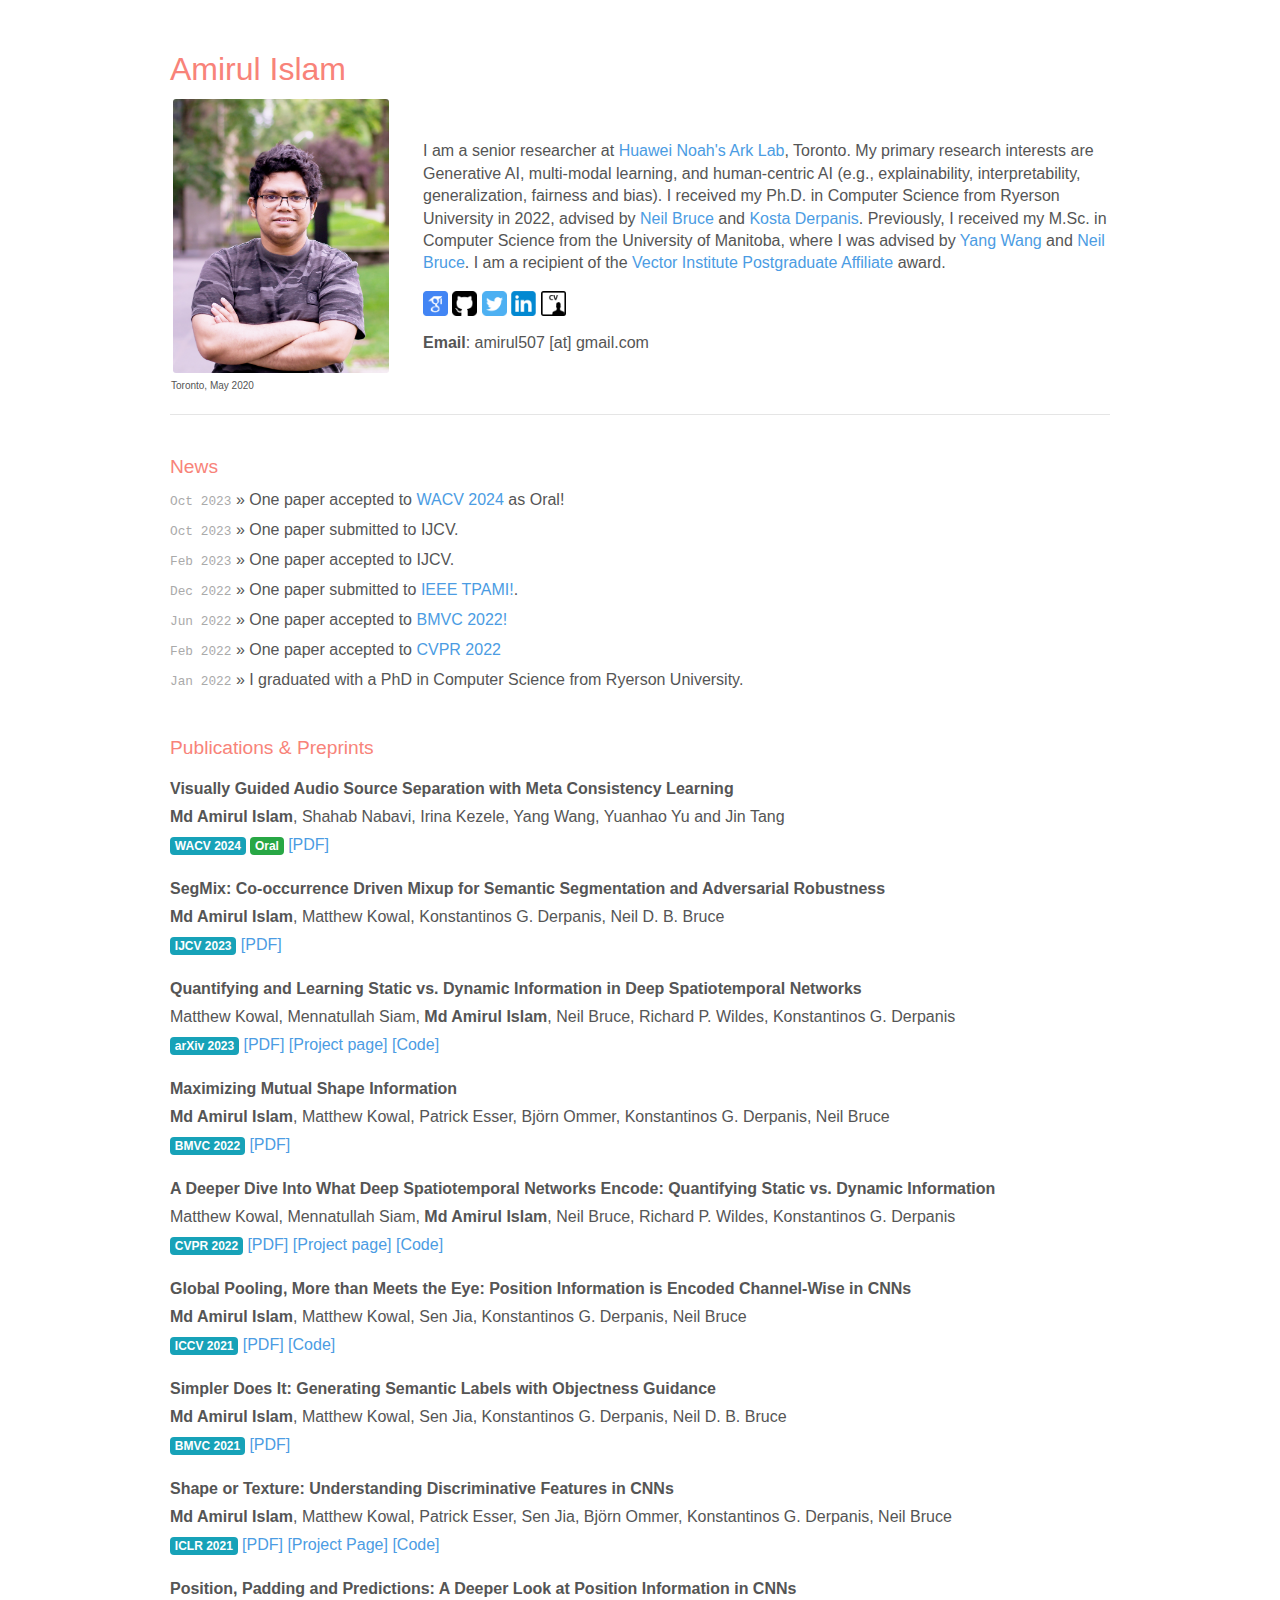
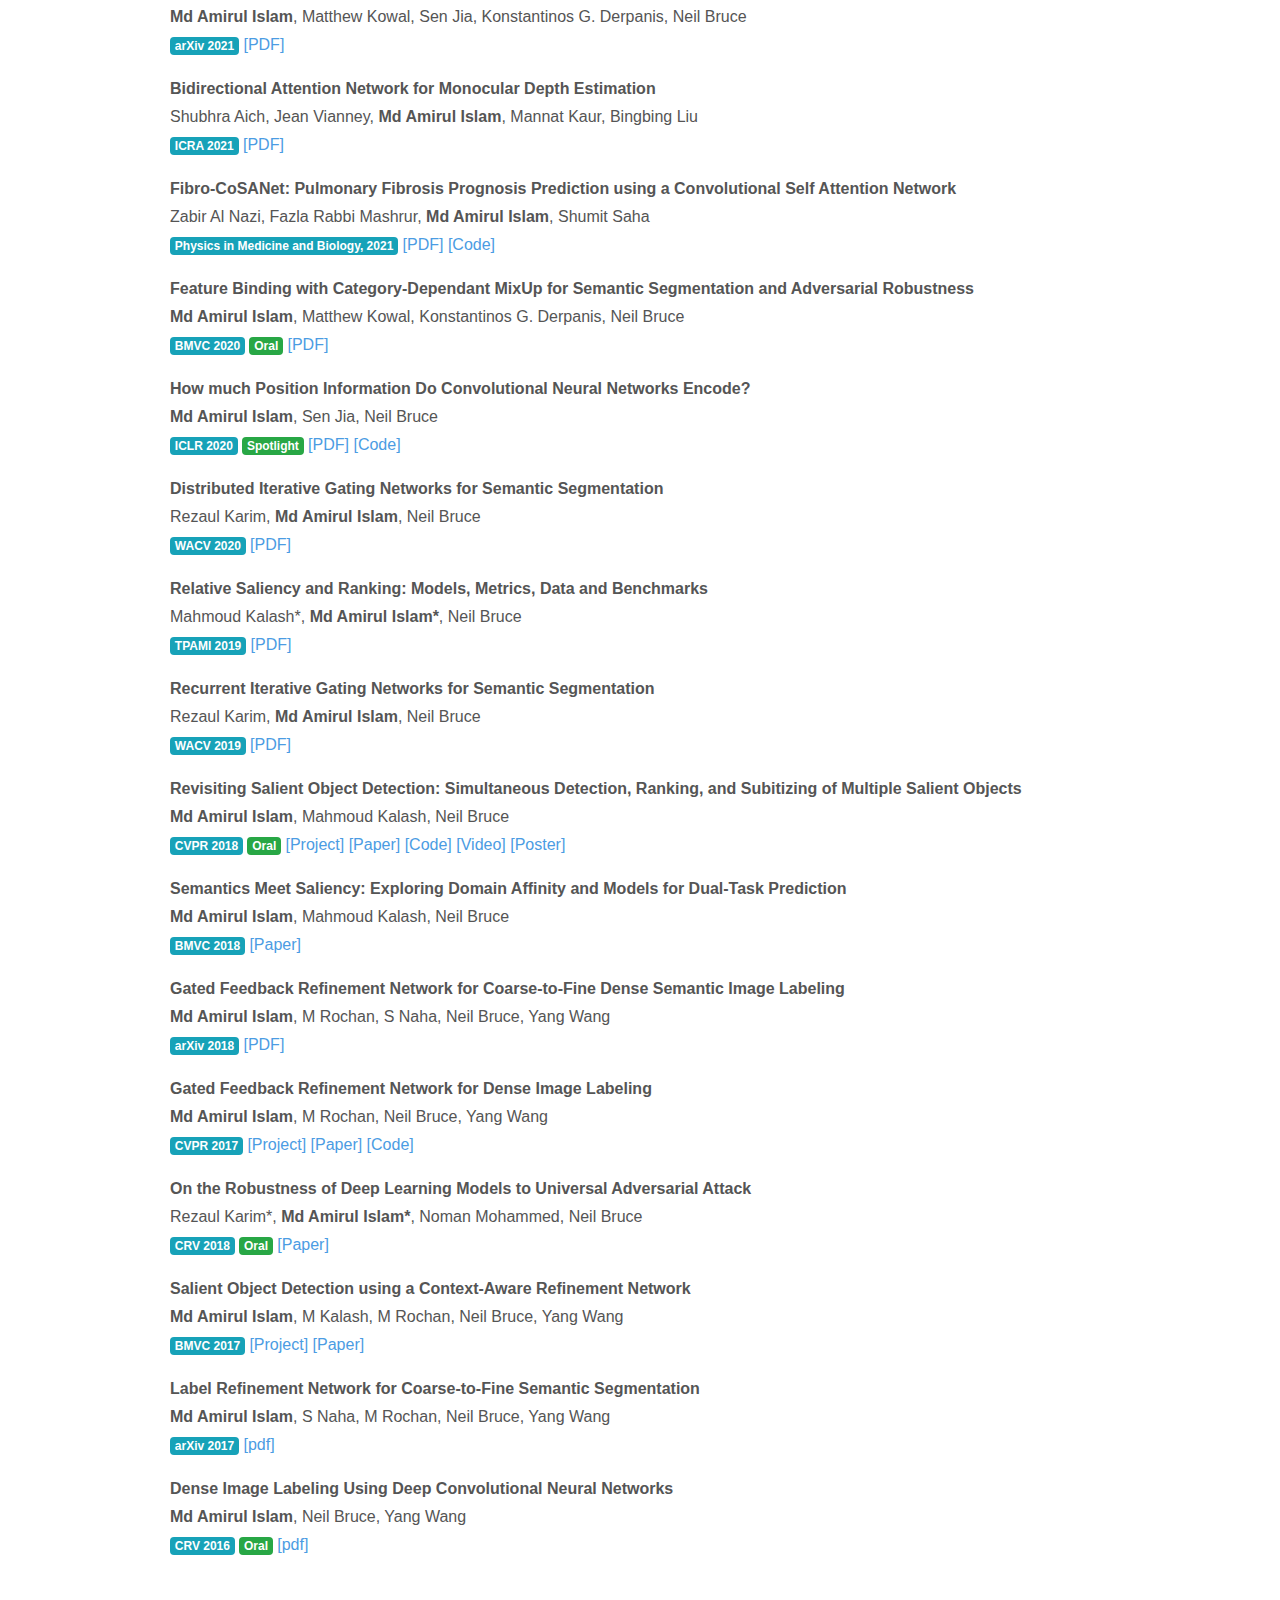
==== index.html @ c687659f "update bio" ====
<!doctype html>
<html lang="en">
<head>
  <!-- Required meta tags -->
  <meta charset="utf-8">
  <!--  <meta name="viewport" content="width=device-width, initial-scale=1, shrink-to-fit=no">-->
  <meta name="viewport" content="width=1024">

  <link rel="stylesheet" href="https://stackpath.bootstrapcdn.com/bootstrap/4.4.1/css/bootstrap.min.css">
  <link rel="stylesheet" href="style.css">

  <script src="https://code.jquery.com/jquery-3.4.1.slim.min.js"
          integrity="sha384-J6qa4849blE2+poT4WnyKhv5vZF5SrPo0iEjwBvKU7imGFAV0wwj1yYfoRSJoZ+n"
          crossorigin="anonymous"></script>
  <script src="https://cdn.jsdelivr.net/npm/popper.js@1.16.0/dist/umd/popper.min.js"
          integrity="sha384-Q6E9RHvbIyZFJoft+2mJbHaEWldlvI9IOYy5n3zV9zzTtmI3UksdQRVvoxMfooAo"
          crossorigin="anonymous"></script>
  <script src="https://stackpath.bootstrapcdn.com/bootstrap/4.4.1/js/bootstrap.min.js"
          integrity="sha384-wfSDF2E50Y2D1uUdj0O3uMBJnjuUD4Ih7YwaYd1iqfktj0Uod8GCExl3Og8ifwB6"
          crossorigin="anonymous"></script>

  <!-- Place this tag in your head or just before your close body tag. -->
  <script async defer src="https://buttons.github.io/buttons.js"></script>

  <title>Amirul Islam</title>
</head>
<body>
<div class="main">
  <div class="container"></div>

  <div class="name">
    <h1>Amirul Islam</h1>
  </div>

  <div class="header">

    <table class="table-header">
      <tbody>
      <tr>
        <td align="top">
          <img class="me" src="images/amirul.png" alt="Amirul Islam" style="width:220px;">
          <p style="font-size: x-small">Toronto, May 2020</p>
        </td>
        <td align="left">
          <p>I am a senior researcher at <a href="http://dev3.noahlab.com.hk/">Huawei Noah's Ark Lab</a>, Toronto. 
            My primary research interests are Generative AI, multi-modal learning, and human-centric AI (e.g., explainability, interpretability, generalization, fairness and bias).
            I received my Ph.D. in Computer Science from Ryerson University in 2022, 
            advised by <a target="_blank" href="http://socs.uoguelph.ca/~brucen/">Neil Bruce</a>
            and <a target="_blank" href="https://csprofkgd.github.io/">Kosta Derpanis</a>.
            Previously, I received my M.Sc. in Computer Science from the University of Manitoba, where I was advised by <a target="_blank" href="http://www.cs.umanitoba.ca/~ywang/">Yang Wang</a> and <a target="_blank" href="http://socs.uoguelph.ca/~brucen/" target="_blank">Neil Bruce</a>.
            I am a recipient of the <a href="https://vectorinstitute.ai/vector-welcomes-new-researchers-to-postgraduate-affiliate-program/">Vector Institute Postgraduate Affiliate</a> award.
          </p>

          <p>
            <a href="https://scholar.google.ca/citations?user=AeibrqUAAAAJ&hl=en"><img
                src="./images/google_scholar_icon.png" alt="google scholar" class="icon"></a>
            <a href="https://github.com/islamamirul"><img src="./images/github_icon.png" alt="github" class="icon"></a>
            <a href="https://twitter.com/amirul0507"><img src="./images/twitter_icon.png" alt="twitter" class="icon"></a>
            <a href="https://www.linkedin.com/in/mamirulislam/"><img src="./images/l_icon.png" alt="cv" class="icon"></a>
            <a href="CV-Amirul.pdf"><img src="./images/cv_icon.png" alt="cv" class="icon"></a>
          </p>
          <p><b>Email</b>: amirul507 [at] gmail.com
          </p>
        </td>
      </tr>
      </tbody>
    </table>
  </div>

  <hr style="margin: 0">

  

  <div class="news">
    <h2>News</h2>
    <ul>  
      <li><span>Oct 2023</span> &raquo; One paper accepted to <a class="paper" href="">WACV 2024</a> as Oral!</li>

      <li><span>Oct 2023</span> &raquo; One paper submitted to IJCV.</li>
     
      <li><span>Feb 2023</span> &raquo; One paper accepted to IJCV.</li>
      <li><span>Dec 2022</span> &raquo; One paper submitted to <a class="paper" href="https://ieeexplore.ieee.org/xpl/RecentIssue.jsp?punumber=34">IEEE TPAMI!</a>.</li>
      <li><span>Jun 2022</span> &raquo; One paper accepted to <a class="paper" href="https://bmvc2022.org/">BMVC 2022!</a></li>

      <li><span>Feb 2022</span> &raquo; One paper accepted to <a class="paper" href="https://cvpr2022.thecvf.com/">CVPR 2022</a></li>
      
      
      <li><span>Jan 2022</span> &raquo; I graduated with a PhD in Computer Science from Ryerson University.</li>
      
    </ul>
  </div>

  <!--<hr>-->


  

  <div class="papers">
    <h2>Publications & Preprints</h2>

     <!--audio-->
    <div class="row my-3">
      <div class="col-lg-12 my-auto">
        <div class="paper-text">
          <div class="paper-title">
            Visually Guided Audio Source Separation with Meta Consistency Learning
          </div>
          <div class="paper-authors">
            <b>Md Amirul Islam</b>,
                      Shahab Nabavi, Irina Kezele, Yang Wang, Yuanhao Yu and Jin Tang
          </div>

          <div class="paper-meta">
            <span class="badge badge-info">WACV 2024</span>
            <span class="badge badge-success">Oral</span>
            <a target="_blank" href="https://openaccess.thecvf.com/content/WACV2024/papers/Islam_Visually_Guided_Audio_Source_Separation_With_Meta_Consistency_Learning_WACV_2024_paper.pdf">[PDF]</a>
                     
          </div>
        </div>
      </div>
          </div>    

    <!--segmix-->
    <div class="row my-3">
      <div class="col-lg-12 my-auto">
        <div class="paper-text">
          <div class="paper-title">
            SegMix: Co-occurrence Driven Mixup for Semantic Segmentation and Adversarial Robustness
          </div>
          <div class="paper-authors">
            <b>Md Amirul Islam</b>,
                      Matthew Kowal,
                      Konstantinos G. Derpanis,
                      Neil D. B. Bruce 
          </div>

          <div class="paper-meta">
            <span class="badge badge-info">IJCV 2023</span>
            <a target="_blank" href="./papers/ijcv2023.pdf">[PDF]</a>
                     
          </div>
        </div>
      </div>
    </div>     

    <!--staticvsdynamic-->
    <div class="row my-3">
      <div class="col-lg-12 my-auto">
        <div class="paper-text">
          <div class="paper-title">
            Quantifying and Learning Static vs. Dynamic Information in Deep Spatiotemporal Networks
          </div>
          <div class="paper-authors">
            Matthew Kowal,
                      Mennatullah Siam,
                      <b>Md Amirul Islam</b>,
                      Neil Bruce,
                      Richard P. Wildes,
                      Konstantinos G. Derpanis
          </div>

          <div class="paper-meta">
            <span class="badge badge-info">arXiv 2023</span>
            <a target="_blank" href="https://arxiv.org/pdf/2211.01783.pdf">[PDF]</a>
            <a href="https://yorkucvil.github.io/Static-Dynamic-Interpretability/" target="_blank"> [Project page]</a>
            <a target="_blank" href="https://github.com/YorkUCVIL/Static-Dynamic-Interpretability/">[Code]</a>
          </div>
        </div>
      </div>
    </div>   


    <!--mutualshape-->
    <div class="row my-3">
      <div class="col-lg-12 my-auto">
        <div class="paper-text">
          <div class="paper-title">
            Maximizing Mutual Shape Information
          </div>
          <div class="paper-authors">
            <b>Md Amirul Islam</b>,
                      Matthew Kowal,
                      Patrick Esser,
                      Björn Ommer,
                      Konstantinos G. Derpanis,
                      Neil Bruce
          </div>

          <div class="paper-meta">
            <span class="badge badge-info">BMVC 2022</span>
            <a target="_blank" href="https://bmvc2022.mpi-inf.mpg.de/0909.pdf">[PDF]</a>               
          </div>
        </div>
      </div>
    </div>    

    <!--staticvsdynamic-->
    <div class="row my-3">
      <div class="col-lg-12 my-auto">
        <div class="paper-text">
          <div class="paper-title">
            A Deeper Dive Into What Deep Spatiotemporal Networks Encode: Quantifying Static vs. Dynamic Information
          </div>
          <div class="paper-authors">
            Matthew Kowal,
                      Mennatullah Siam,
                      <b>Md Amirul Islam</b>,
                      Neil Bruce,
                      Richard P. Wildes,
                      Konstantinos G. Derpanis
          </div>

          <div class="paper-meta">
            <span class="badge badge-info">CVPR 2022</span>
            <a target="_blank" href="https://openaccess.thecvf.com/content/CVPR2022/papers/Kowal_A_Deeper_Dive_Into_What_Deep_Spatiotemporal_Networks_Encode_Quantifying_CVPR_2022_paper.pdf">[PDF]</a>
            <a href="https://yorkucvil.github.io/Static-Dynamic-Interpretability/" target="_blank"> [Project page]</a>
            <a target="_blank" href="https://github.com/YorkUCVIL/Static-Dynamic-Interpretability/">[Code]</a>
          </div>
        </div>
      </div>
    </div>

    <!--permutenet-->
    <div class="row my-3">
      <div class="col-lg-12 my-auto">
        <div class="paper-text">
          <div class="paper-title">
            Global Pooling, More than Meets the Eye: Position Information is Encoded Channel-Wise in CNNs
          </div>
          <div class="paper-authors">
            <b>Md Amirul Islam</b>,
            Matthew Kowal,
                      Sen Jia,
                      Konstantinos G. Derpanis,
                      Neil Bruce
          </div>

          <div class="paper-meta">
            <span class="badge badge-info">ICCV 2021</span>
            <a target="_blank" href="https://openaccess.thecvf.com/content/ICCV2021/papers/Islam_Global_Pooling_More_Than_Meets_the_Eye_Position_Information_Is_ICCV_2021_paper.pdf">[PDF]</a>
            <a target="_blank" href="https://github.com/islamamirul/PermuteNet">[Code]</a>
               
          </div>
        </div>
      </div>
    </div>

    <!--weakly-->
    <div class="row my-3">
      <div class="col-lg-12 my-auto">
        <div class="paper-text">
          <div class="paper-title">
            Simpler Does It: Generating Semantic Labels with Objectness Guidance
          </div>
          <div class="paper-authors">
            <b>Md Amirul Islam</b>,
                      Matthew Kowal,
                      Sen Jia,
                      Konstantinos G. Derpanis,
                      Neil D. B. Bruce
          </div>

          <div class="paper-meta">
            <span class="badge badge-info">BMVC 2021</span>
            <a target="_blank" href="https://arxiv.org/abs/2110.10335">[PDF]</a>               
          </div>
        </div>
      </div>
    </div>

    <!--shape-->
    <div class="row my-3">
      <div class="col-lg-12 my-auto">
        <div class="paper-text">
          <div class="paper-title">
            Shape or Texture: Understanding Discriminative Features in CNNs
          </div>
          <div class="paper-authors">
            <b>Md Amirul Islam</b>,
                      Matthew Kowal,
                      Patrick Esser,
                      Sen Jia,
                      Björn Ommer,
                      Konstantinos G. Derpanis,
                      Neil Bruce
          </div>

          <div class="paper-meta">
            <span class="badge badge-info">ICLR 2021</span>
           
            <a target="_blank" href="https://arxiv.org/abs/2101.11604">[PDF]</a>
            <a target="_blank" href="shape_neurons.html">[Project Page]</a>
            <a target="_blank" href="https://github.com/islamamirul/shape_texture_neuron">[Code]</a>   
          </div>
        </div>
      </div>
    </div>

    <!--position-ijcv-->
    <div class="row my-3">
      <div class="col-lg-12 my-auto">
        <div class="paper-text">
          <div class="paper-title">
            Position, Padding and Predictions: A Deeper Look at Position Information in CNNs
          </div>
          <div class="paper-authors">
            <b>Md Amirul Islam</b>,
                      Matthew Kowal,
                      Sen Jia,
                      Konstantinos G. Derpanis,
                      Neil Bruce          
          </div>

          <div class="paper-meta">
            <span class="badge badge-info">arXiv 2021</span>
            <a target="_blank" href="https://arxiv.org/abs/2101.12322">[PDF]</a>
          </div>
        </div>
      </div>
    </div>

    <!--basnet-depth-->
    <div class="row my-3">
      <div class="col-lg-12 my-auto">
        <div class="paper-text">
          <div class="paper-title">
            Bidirectional  Attention  Network  for  Monocular  Depth  Estimation
          </div>
          <div class="paper-authors">
            Shubhra Aich,
                    Jean Vianney,
                    <b>Md Amirul Islam</b>,
        Mannat Kaur,
        Bingbing Liu
          </div>

          <div class="paper-meta">
            <span class="badge badge-info">ICRA 2021</span>
            <a target="_blank" href="https://arxiv.org/pdf/2009.00743.pdf">[PDF]</a>
          </div>
        </div>
      </div>
    </div>

    <!--cosanet-->
    <div class="row my-3">
      <div class="col-lg-12 my-auto">
        <div class="paper-text">
          <div class="paper-title">
            Fibro-CoSANet: Pulmonary Fibrosis Prognosis Prediction using a
  Convolutional Self Attention Network
          </div>
          <div class="paper-authors">
            Zabir Al Nazi,
            Fazla Rabbi Mashrur,
            <b>Md Amirul Islam</b>,
        Shumit Saha
          </div>

          <div class="paper-meta">
            <span class="badge badge-info">Physics in Medicine and Biology, 2021</span>
            <a target="_blank" href="pmb_66_22_225013.pdf">[PDF]</a>
            <a target="_blank" href="https://github.com/zabir-nabil/Fibro-CoSANet">[Code]</a>
          </div>
        </div>
      </div>
    </div>

    <!--binding-->
    <div class="row my-3">
      <div class="col-lg-12 my-auto">
        <div class="paper-text">
          <div class="paper-title">
            Feature Binding with Category-Dependant MixUp for Semantic Segmentation and Adversarial Robustness
          </div>
          <div class="paper-authors">
            <b>Md Amirul Islam</b>,
                      Matthew Kowal,
                      Konstantinos G. Derpanis,
                      Neil Bruce
          </div>

          <div class="paper-meta">
            <span class="badge badge-info">BMVC 2020</span>
            <span class="badge badge-success">Oral</span>
            <a target="_blank" href="https://arxiv.org/abs/2008.05667">[PDF]</a>
            
          </div>
        </div>
      </div>
    </div>

    <!--position-->
    <div class="row my-3">
      <div class="col-lg-12 my-auto">
        <div class="paper-text">
          <div class="paper-title">
            How much Position Information Do Convolutional Neural Networks Encode?
          </div>
          <div class="paper-authors">
            <b>Md Amirul Islam</b>,
                    Sen Jia,
                    Neil Bruce
          </div>

          <div class="paper-meta">
            <span class="badge badge-info">ICLR 2020 </span>
            <span class="badge badge-success">Spotlight</span>
            <a target="_blank" href="https://arxiv.org/pdf/2001.08248v1.pdf">[PDF]</a>
            <a target="_blank" href="https://github.com/islamamirul/position_information">[Code]</a>

          </div>
        </div>
      </div>
    </div>

    <!--dignet-->
    <div class="row my-3">
      <div class="col-lg-12 my-auto">
        <div class="paper-text">
          <div class="paper-title">
            Distributed Iterative Gating Networks for Semantic Segmentation
          </div>
          <div class="paper-authors">
            Rezaul Karim,
                       <b>Md Amirul Islam</b>,
                Neil Bruce
          </div>

          <div class="paper-meta">
            <span class="badge badge-info">WACV 2020</span>
            <a target="_blank" href="https://openaccess.thecvf.com/content_WACV_2020/papers/Karim_Distributed_Iterative_Gating_Networks_for_Semantic_Segmentation_WACV_2020_paper.pdf">[PDF]</a>
          </div>
        </div>
      </div>
    </div>

    <!--tpami-ranking-->
    <div class="row my-3">
      <div class="col-lg-12 my-auto">
        <div class="paper-text">

          <div class="paper-title">
            Relative Saliency and Ranking: Models, Metrics, Data and Benchmarks
          </div>

          <div class="paper-authors">
            Mahmoud Kalash*,
                       <b>Md Amirul Islam*</b>,
                    Neil Bruce
          </div>

          <div class="paper-meta">
            <span class="badge badge-info">TPAMI 2019</span>
            <a target="_blank" href="https://arxiv.org/abs/1810.02426">[PDF]</a>
          </div>

        </div>
      </div>
    </div>


    <!--wacv19-rignet-->
    <div class="row my-3">
      <div class="col-lg-12 my-auto my-auto">
        <div class="paper-text">
          <div class="paper-title">
            Recurrent Iterative Gating Networks for Semantic Segmentation
          </div>
          <div class="paper-authors">
            Rezaul Karim,
                       <b>Md Amirul Islam</b>,
                Neil Bruce
          </div>

          <div class="paper-meta">
            <span class="badge badge-info">WACV 2019</span>
            <a target="_blank" href="https://arxiv.org/pdf/1811.08043.pdf">[PDF]</a>
          </div>
        </div>
      </div>
    </div>

    <!--cvpr18-SOD-->
    <div class="row my-3">
      <div class="col-lg-12 my-auto my-auto">
        <div class="paper-text">
          <div class="paper-title">
             Revisiting Salient Object Detection: Simultaneous Detection, Ranking, and Subitizing of Multiple Salient Objects
          </div>
          <div class="paper-authors">
            
                       <b>Md Amirul Islam</b>, Mahmoud Kalash,
                Neil Bruce
          </div>

          <div class="paper-meta">
            <span class="badge badge-info">CVPR 2018</span>
            <span class="badge badge-success">Oral</span>
            <a href="http://www.scs.ryerson.ca/~amirul/rsdnet.html" target="_blank"> [Project]</a>
			<a href="http://openaccess.thecvf.com/content_cvpr_2018/papers/Islam_Revisiting_Salient_Object_CVPR_2018_paper.pdf" target="_blank"> [Paper]</a>
            <a href="https://github.com/islamamirul/rsdnet" target="_blank">[Code]</a>
			<a href="https://www.youtube.com/watch?v=bWygTt1Na50&t=1237s" target="_blank"> [Video]</a> 
			<a href="https://www.dropbox.com/s/j0s879h6o7gycbl/cvpr18_poster.pdf?dl=0" target="_blank"> [Poster]</a>
          </div>
        </div>
      </div>
    </div>

    <!--bmvc18-sms-->
    <div class="row my-3">
      <div class="col-lg-12 my-auto my-auto">
        <div class="paper-text">
          <div class="paper-title">
              Semantics Meet Saliency: Exploring Domain Affinity and Models for Dual-Task Prediction
          </div>
          <div class="paper-authors">
            
                       <b>Md Amirul Islam</b>, Mahmoud Kalash,
                Neil Bruce
          </div>

          <div class="paper-meta">
            <span class="badge badge-info">BMVC 2018</span>
            <a href="http://bmvc2018.org/contents/papers/0834.pdf" target="_blank"> [Paper]</a>
          </div>
        </div>
      </div>
    </div>



    <!--arxiv18-->
    <div class="row my-3">
      <div class="col-lg-12 my-auto">
        <div class="paper-text">
          <div class="paper-title">
            Gated Feedback Refinement Network for Coarse-to-Fine Dense Semantic Image Labeling
          </div>
          <div class="paper-authors">
            <b>Md Amirul Islam</b>,
                    M Rochan,
        S Naha,
                    Neil Bruce,
        Yang Wang
          </div>

          <div class="paper-meta">
            <span class="badge badge-info">arXiv 2018</span>
            <a target="_blank" href="https://arxiv.org/abs/1806.11266">[PDF]</a>
          </div>
        </div>
      </div>
    </div>

    
    <!--cvpr17-gfrnet-->
    <div class="row my-3">
      <div class="col-lg-12 my-auto">
        <div class="paper-text">
          <div class="paper-title">
             Gated Feedback Refinement Network for Dense Image Labeling
          </div>
          <div class="paper-authors">
            <b>Md Amirul Islam</b>,
                    M Rochan,
                    Neil Bruce,
        Yang Wang
          </div>

          <div class="paper-meta">
            <span class="badge badge-info">CVPR 2017</span>
            <a href="http://www.scs.ryerson.ca/~amirul/gfrnet.html" target="_blank"> [Project]</a>
			<a href="http://openaccess.thecvf.com/content_cvpr_2017/papers/Islam_Gated_Feedback_Refinement_CVPR_2017_paper.pdf" target="_blank">[Paper]</a>
			<a href="https://github.com/islamamirul/gfrnet" target="_blank">[Code]</a> 
          </div>
        </div>
      </div>
    </div>

       <!--crv18-adversarial-->
    <div class="row my-3">
      <div class="col-lg-12 my-auto">
        <div class="paper-text">
          <div class="paper-title">
             On the Robustness of Deep Learning Models to Universal Adversarial Attack
          </div>
          <div class="paper-authors">
            Rezaul Karim*, <b>Md Amirul Islam*</b>, Noman Mohammed, Neil Bruce
                    
          </div>

          <div class="paper-meta">
            <span class="badge badge-info">CRV 2018</span>
            <span class="badge badge-success">Oral</span>
            <a href="https://www.researchgate.net/publication/326450588_On_the_Robustness_of_Deep_Learning_Models_to_Universal_Adversarial_Attack" target="_blank"> [Paper]</a>
          </div>
        </div>
      </div>
    </div>


       <!--bmvc17-saliency-->
    <div class="row my-3">
      <div class="col-lg-12 my-auto">
        <div class="paper-text">
          <div class="paper-title">
              Salient Object Detection using a Context-Aware Refinement Network
          </div>
          <div class="paper-authors">
            <b>Md Amirul Islam</b>, M Kalash, M Rochan, Neil Bruce, Yang Wang
                    
          </div>

          <div class="paper-meta">
            <span class="badge badge-info">BMVC 2017</span>
            <a href="http://www.scs.ryerson.ca/~amirul/projects/bmvc2017_seg/bmvc2017.html" target="_blank"> [Project]</a>
			<a href="https://www.semanticscholar.org/paper/Salient-Object-Detection-using-a-Context-Aware-Islam-Kalash/6ea95eac428a9cbdffe181aff35ed75104f5d06d" target="_blank"> [Paper]</a>
          </div>
        </div>
      </div>
    </div>

     <!--arxiv-lrn-->
    <div class="row my-3">
      <div class="col-lg-12 my-auto">
        <div class="paper-text">
          <div class="paper-title">
               Label Refinement Network for Coarse-to-Fine Semantic Segmentation
          </div>
          <div class="paper-authors">
            <b>Md Amirul Islam</b>, S Naha, M Rochan, Neil Bruce, Yang Wang
                    
          </div>

          <div class="paper-meta">
            <span class="badge badge-info">arXiv 2017</span>
			<a href="https://arxiv.org/pdf/1703.00551.pdf" target="_blank"> [pdf]</a><br>

          </div>
        </div>
      </div>
    </div>

    <!--crv16-->
    <div class="row my-3">
      <div class="col-lg-12 my-auto">
        <div class="paper-text">
          <div class="paper-title">
                Dense Image Labeling Using Deep Convolutional Neural Networks
          </div>
          <div class="paper-authors">
            <b>Md Amirul Islam</b>, Neil Bruce, Yang Wang
                    
          </div>

          <div class="paper-meta">
            <span class="badge badge-info">CRV 2016</span>
             <span class="badge badge-success">Oral</span>
			<a href="http://www.cs.umanitoba.ca/~ywang/papers/crv16_seg.pdf" target="_blank"> [pdf]</a><br>

          </div>
        </div>
      </div>
    </div>
    

</div>




<!--<hr>-->




</div>
</body>
</html>
---- style.css ----
body {
    font-family: 'Roboto', sans-serif !important;
    font-size: 16px !important;
    /*font-weight: 300 !important;*/
    color: #555;
}

div {
    clear: left;
}

h1 {
    font-size: 2em;
    color: #f88379;
}

h2 {
    font-size: 1.2em;
    color: #f88379;
}

a {
    text-decoration: none
}

a:link, a:visited {
    color: #4B9CE3;
}s

a:hover {
    text-decoration: underline;
    color: #f88379;
}

.main {
    width: 1020px;
    /*border-style: solid;*/
    /*border-color: #eee;*/
    /*border-radius: 10px;*/
    margin: 10px auto;
    padding: 40px;
}


.name {
    margin-left: 0;
}

.header{
    line-height: 1.4em;
    margin: 0;
}

img.me {
    margin-right: 30px;
    border:2px solid #fff;
    border-radius: 5px;
}

.news {
    margin-top: 40px;
}

.news ul {
    list-style-type: none;
    line-height: 1.75em;
    margin: 0;
    padding: 0;
}
.news li {
    margin: 0;
    padding: 0;
}

.news span {
    color: #aaa;
    font-family: Monaco, "Courier New", monospace;
    font-size: 0.8em;
}

.papers {
    margin-top: 40px;
}

.paper-img-wrapper {
    float: left;
    padding-right: 0 !important;

}

.paper-img {
    width:280px !important;
    /*max-height: 150px;*/
}

.paper-text {
    text-align: left;
    line-height: 1.75em;
}

.paper-title {
    font-weight: bold;
}

.paper-authors {
    /*font-style: italic;*/
}

.paper-conference {
  font-style: italic;
}

.projects {
    margin-top: 40px;
}

.misc {
    margin-top: 40px;
}

.text-red {
  color: #f88379 !important;
}

.icon {
  height: 25px;
}

.borderless td, .borderless th {
    border: none;
}
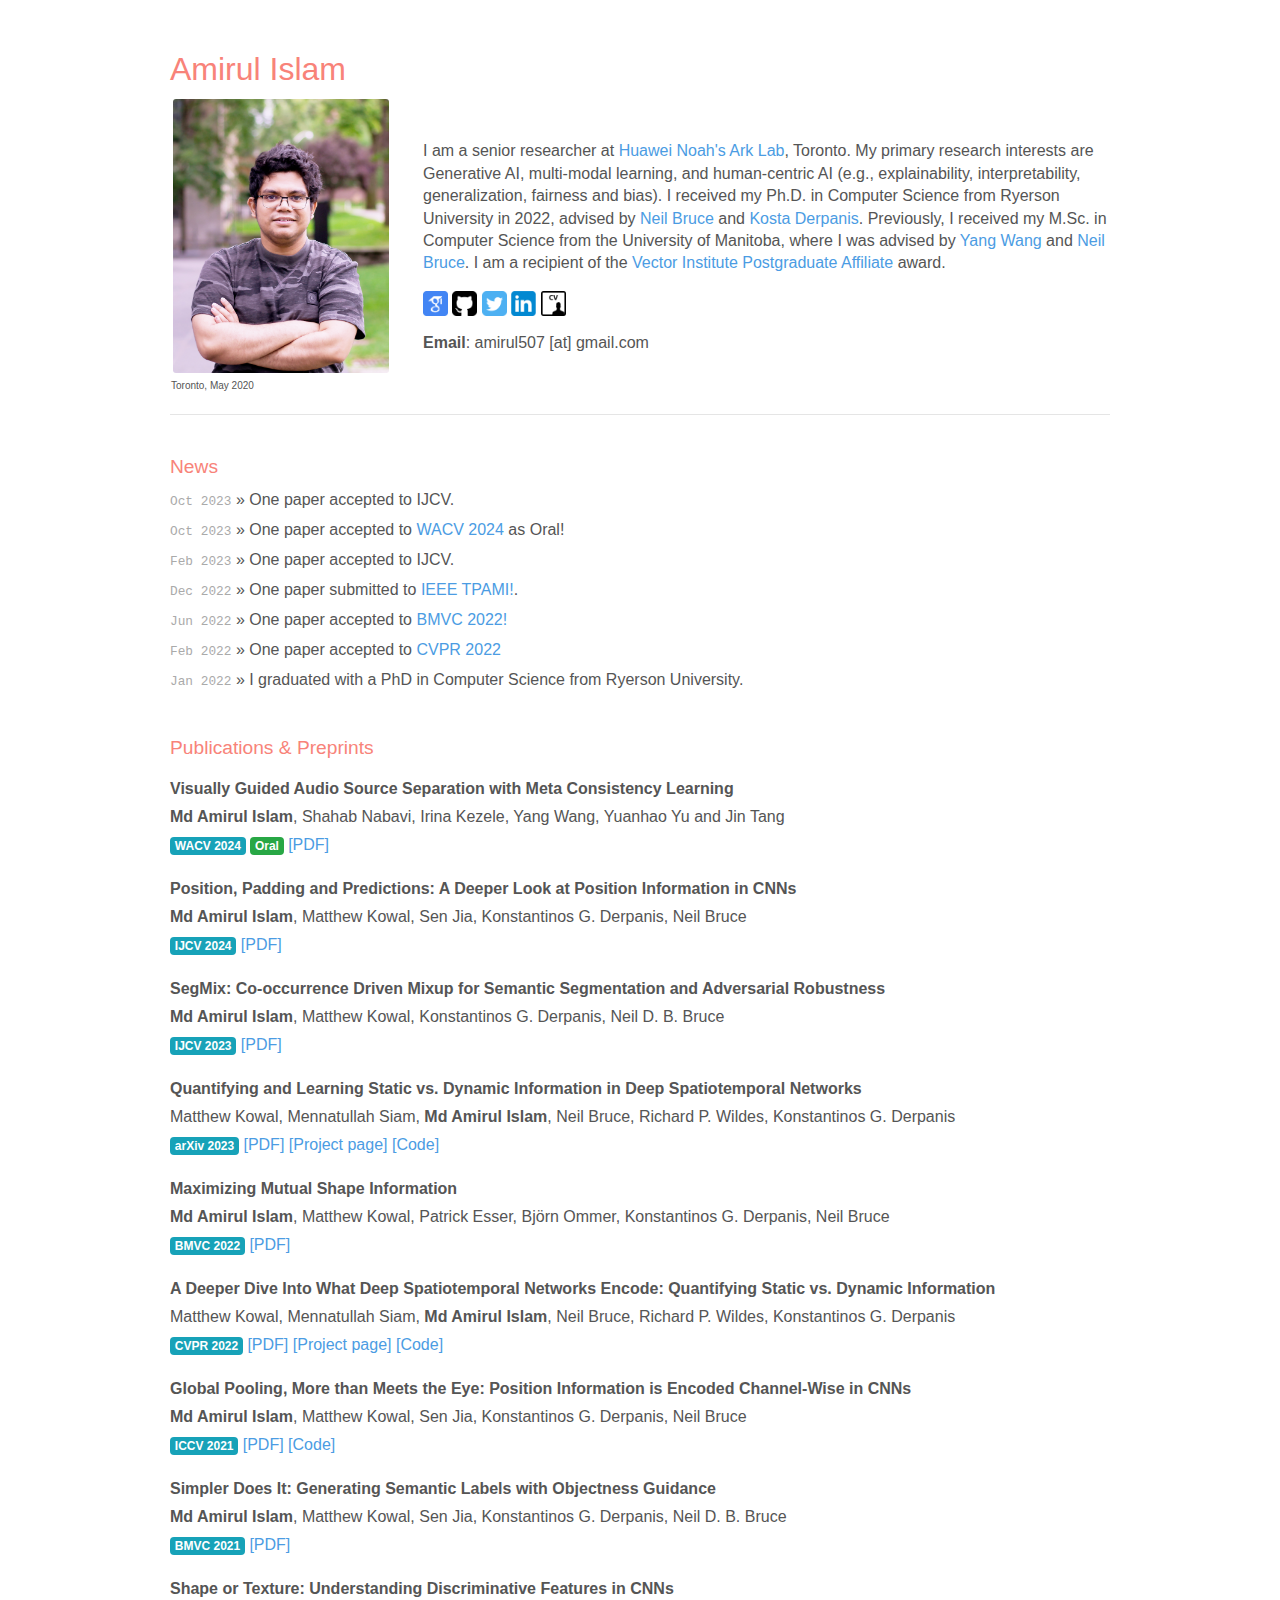
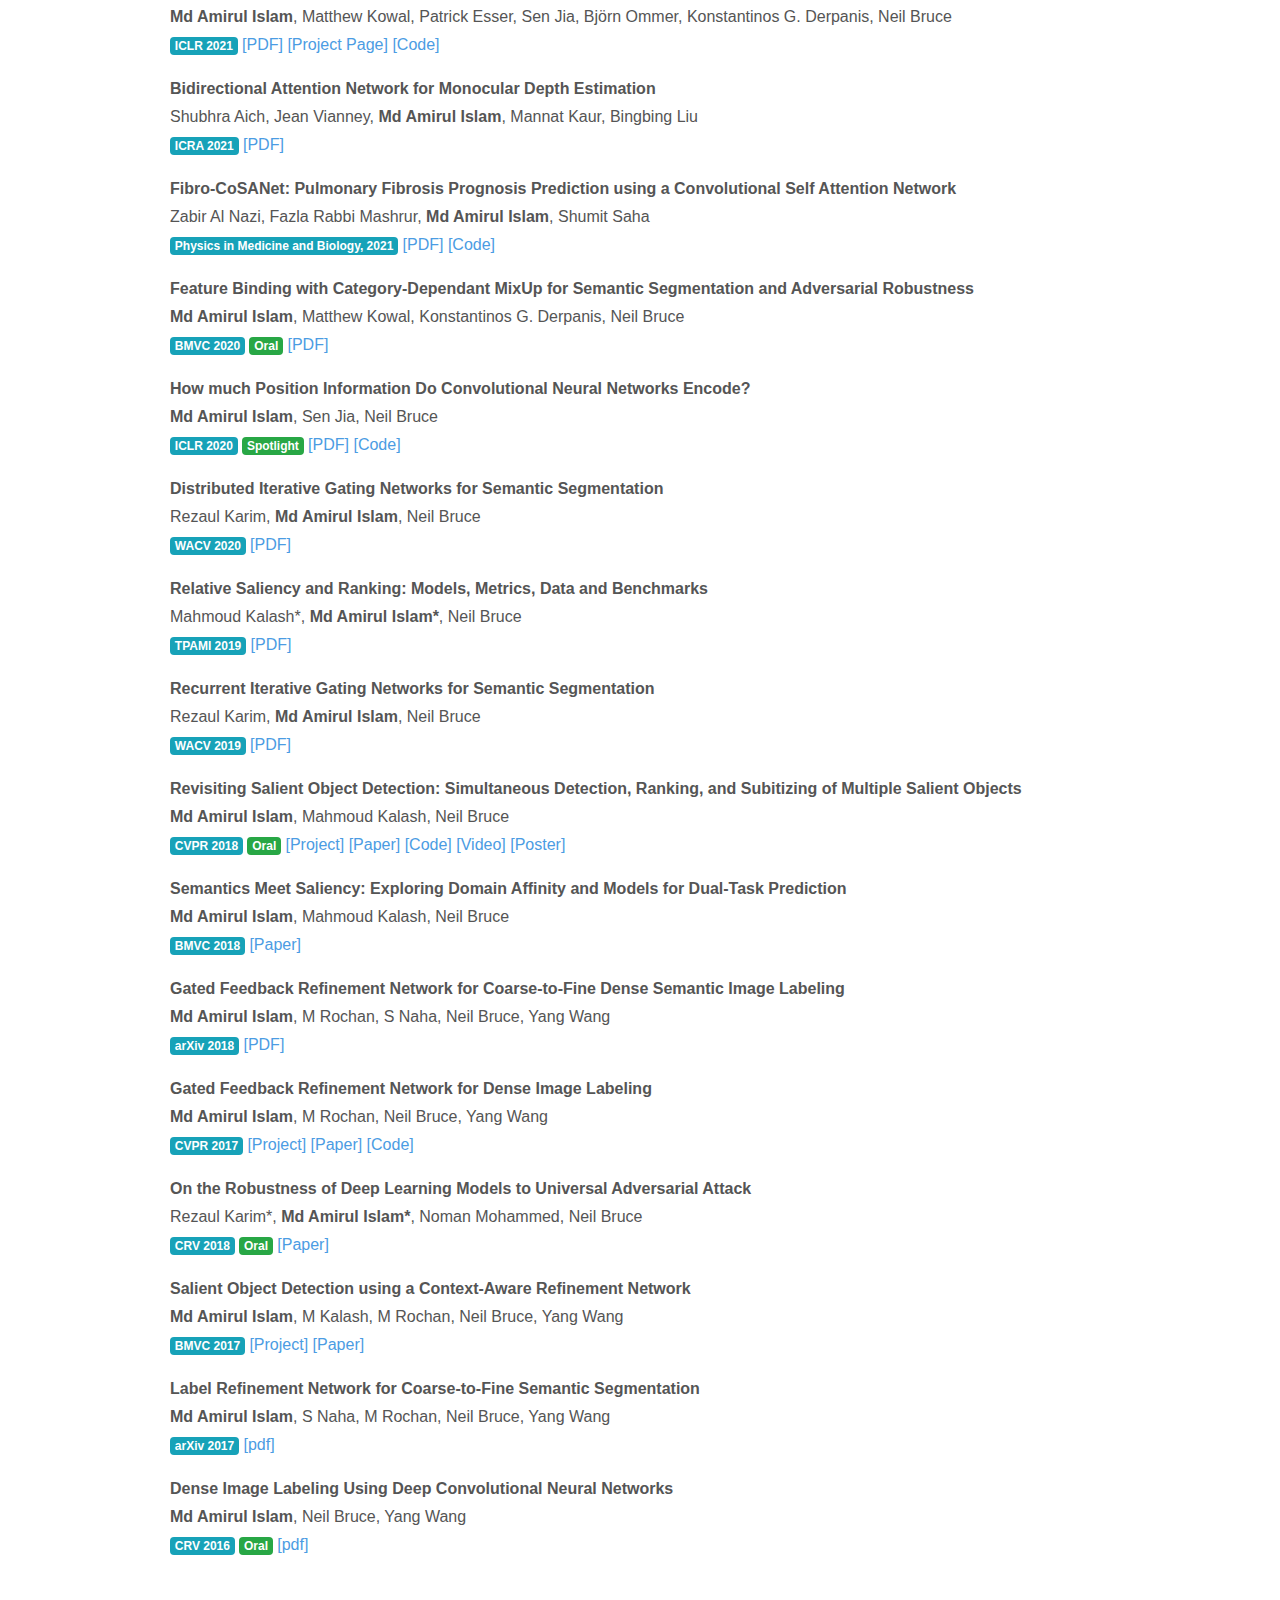
==== commit efffd5cf: "Updated index" ====
--- a/index.html
+++ b/index.html
@@ -75,9 +75,10 @@
   <div class="news">
     <h2>News</h2>
     <ul>  
+       <li><span>Oct 2023</span> &raquo; One paper accepted to IJCV.</li>
       <li><span>Oct 2023</span> &raquo; One paper accepted to <a class="paper" href="">WACV 2024</a> as Oral!</li>
 
-      <li><span>Oct 2023</span> &raquo; One paper submitted to IJCV.</li>
+      
      
       <li><span>Feb 2023</span> &raquo; One paper accepted to IJCV.</li>
       <li><span>Dec 2022</span> &raquo; One paper submitted to <a class="paper" href="https://ieeexplore.ieee.org/xpl/RecentIssue.jsp?punumber=34">IEEE TPAMI!</a>.</li>
@@ -99,7 +100,9 @@
   <div class="papers">
     <h2>Publications & Preprints</h2>
 
-     <!--audio-->
+    
+
+    <!--audio-->
     <div class="row my-3">
       <div class="col-lg-12 my-auto">
         <div class="paper-text">
@@ -120,6 +123,29 @@
         </div>
       </div>
           </div>    
+
+       <!--position-ijcv-->
+    <div class="row my-3">
+      <div class="col-lg-12 my-auto">
+        <div class="paper-text">
+          <div class="paper-title">
+            Position, Padding and Predictions: A Deeper Look at Position Information in CNNs
+          </div>
+          <div class="paper-authors">
+            <b>Md Amirul Islam</b>,
+                      Matthew Kowal,
+                      Sen Jia,
+                      Konstantinos G. Derpanis,
+                      Neil Bruce          
+          </div>
+
+          <div class="paper-meta">
+            <span class="badge badge-info">IJCV 2024</span>
+            <a target="_blank" href="https://arxiv.org/abs/2101.12322">[PDF]</a>
+          </div>
+        </div>
+      </div>
+    </div>
 
     <!--segmix-->
     <div class="row my-3">
@@ -297,28 +323,7 @@
       </div>
     </div>
 
-    <!--position-ijcv-->
-    <div class="row my-3">
-      <div class="col-lg-12 my-auto">
-        <div class="paper-text">
-          <div class="paper-title">
-            Position, Padding and Predictions: A Deeper Look at Position Information in CNNs
-          </div>
-          <div class="paper-authors">
-            <b>Md Amirul Islam</b>,
-                      Matthew Kowal,
-                      Sen Jia,
-                      Konstantinos G. Derpanis,
-                      Neil Bruce          
-          </div>
-
-          <div class="paper-meta">
-            <span class="badge badge-info">arXiv 2021</span>
-            <a target="_blank" href="https://arxiv.org/abs/2101.12322">[PDF]</a>
-          </div>
-        </div>
-      </div>
-    </div>
+    
 
     <!--basnet-depth-->
     <div class="row my-3">
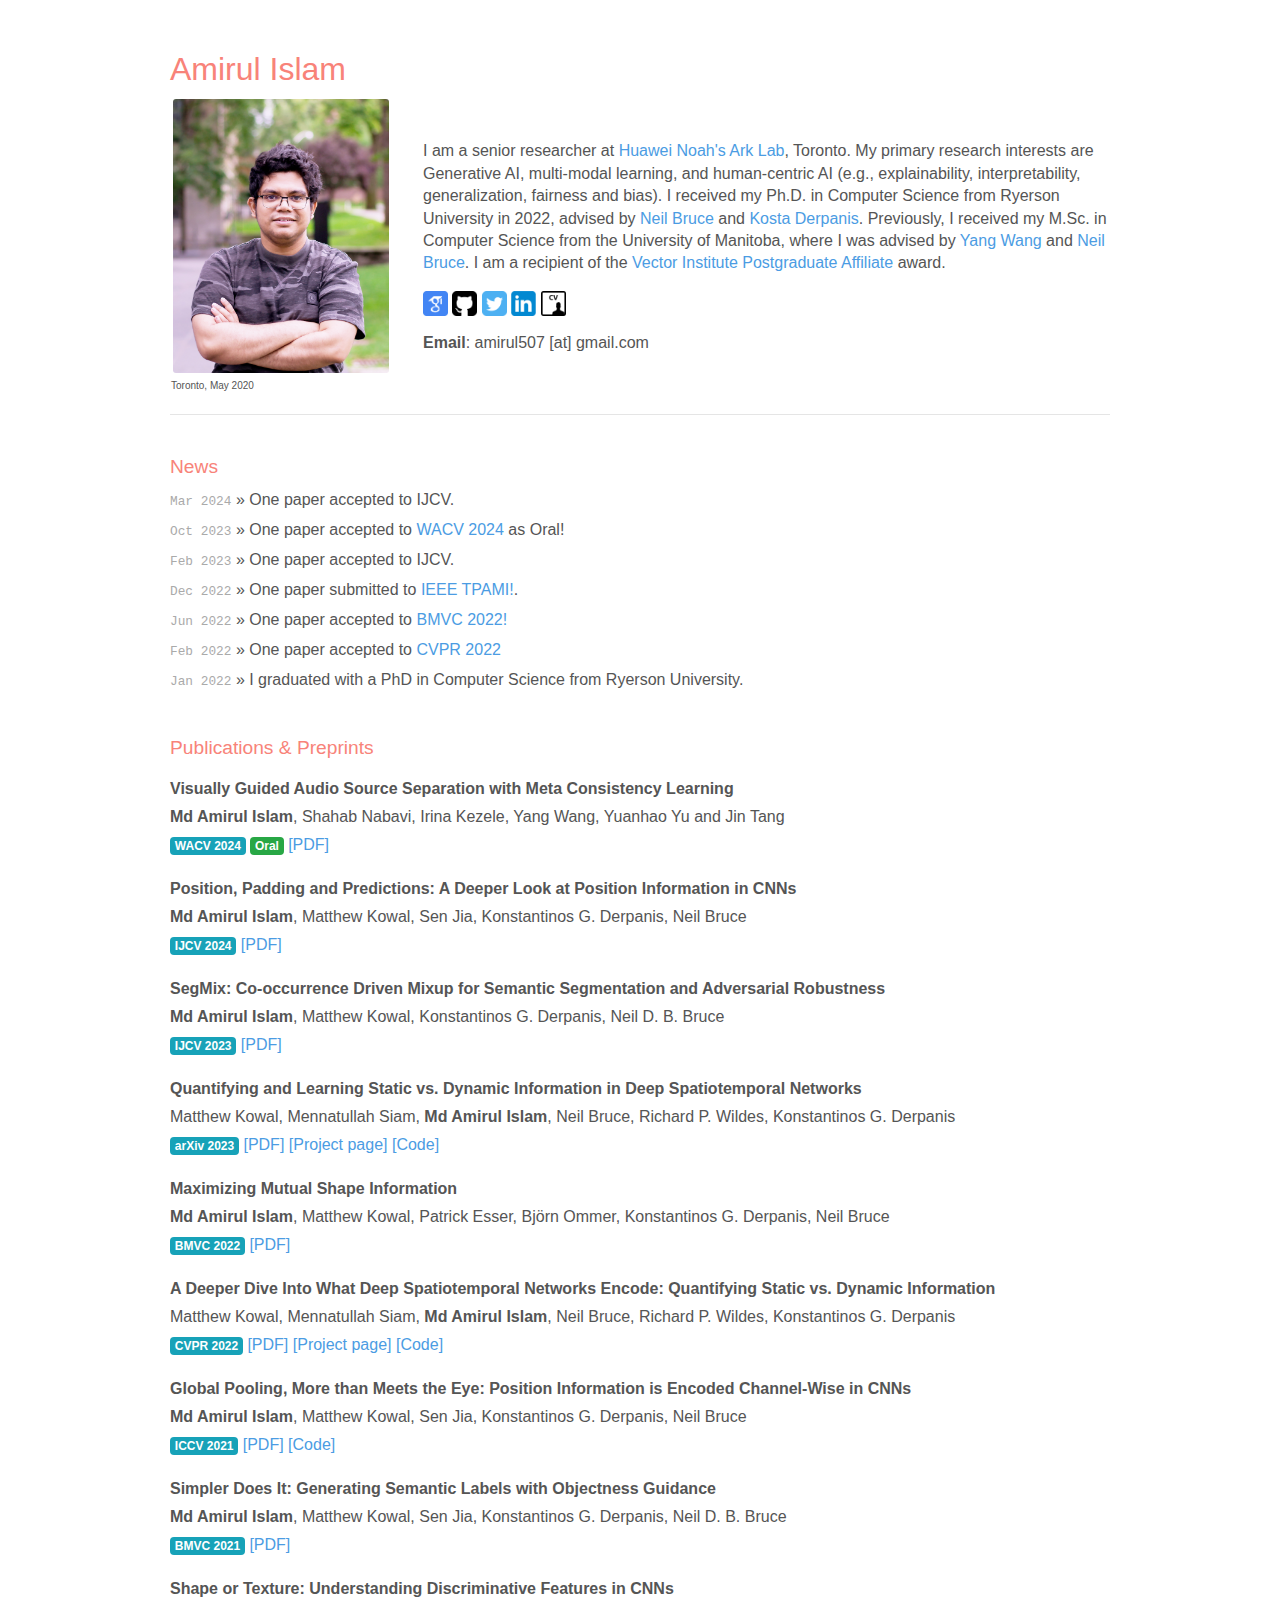
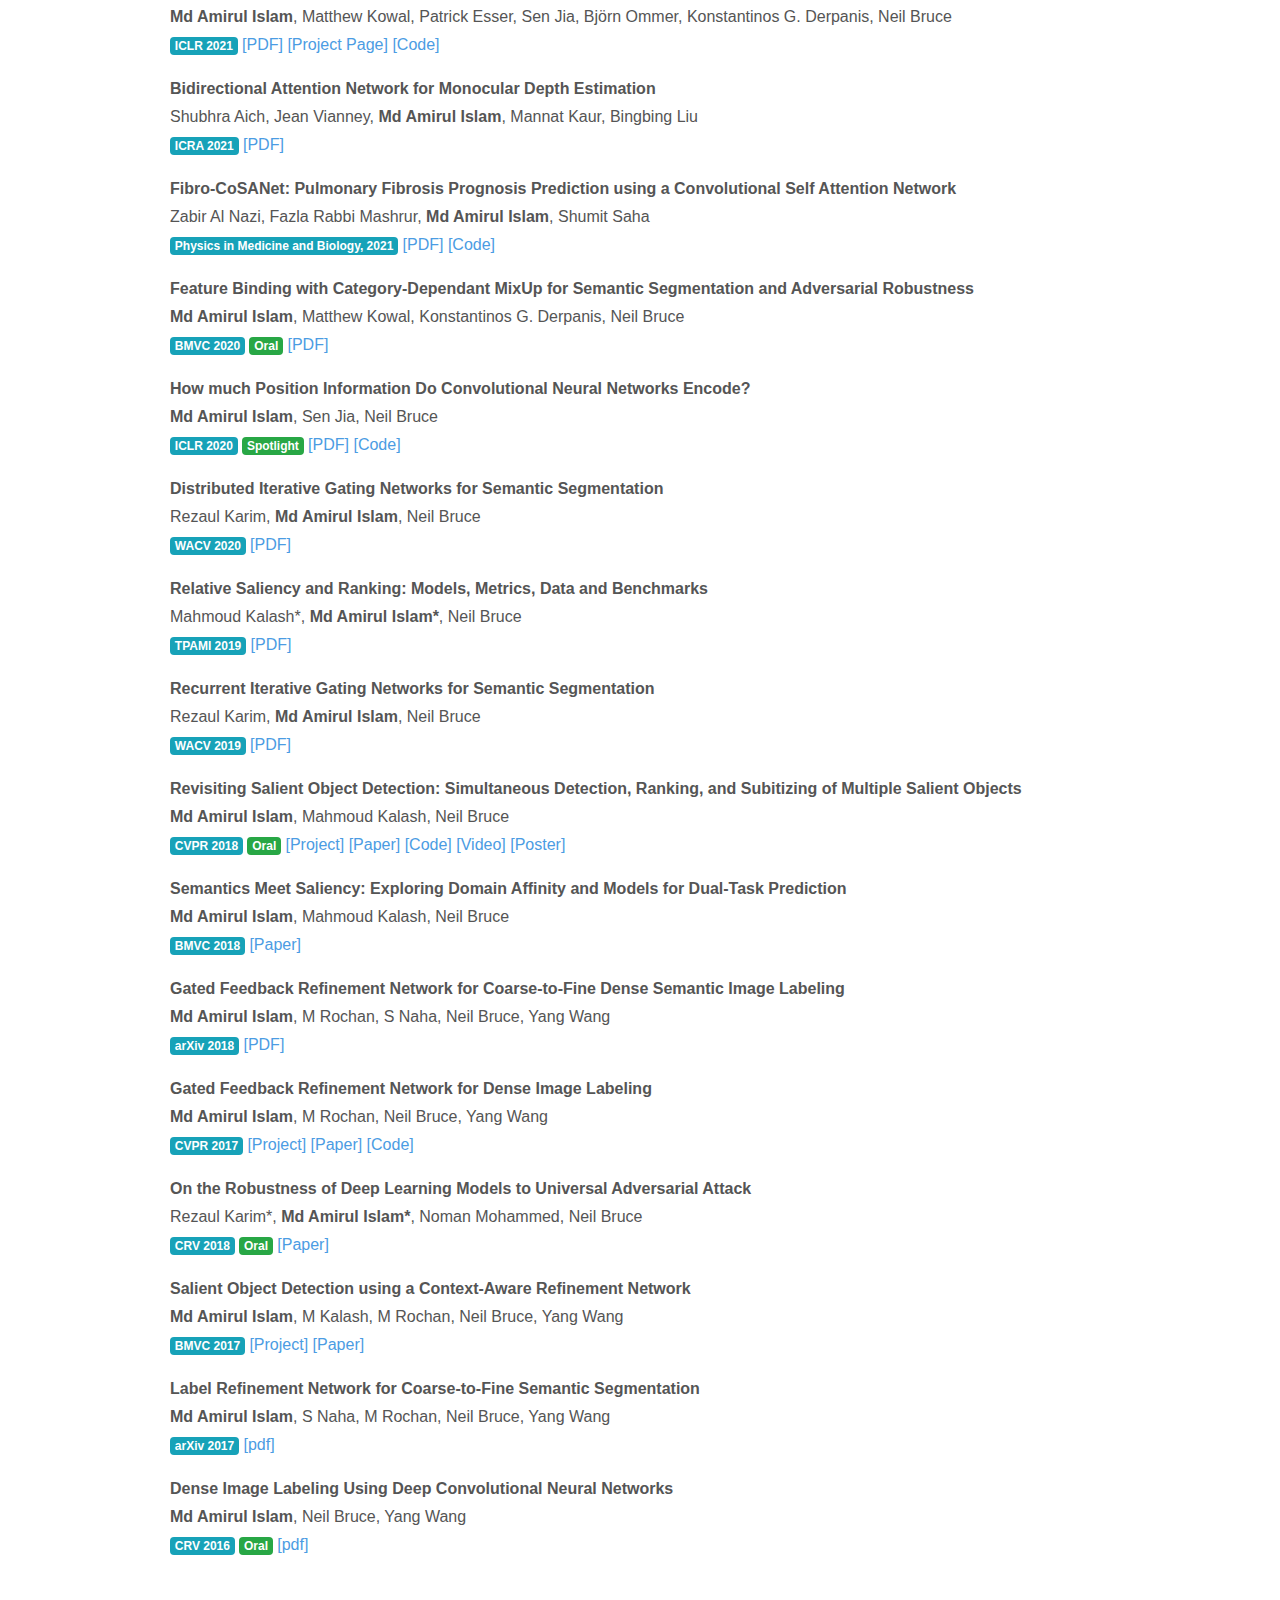
==== commit 2c4ec518: "Update index.html" ====
--- a/index.html
+++ b/index.html
@@ -75,7 +75,7 @@
   <div class="news">
     <h2>News</h2>
     <ul>  
-       <li><span>Oct 2023</span> &raquo; One paper accepted to IJCV.</li>
+       <li><span>Mar 2024</span> &raquo; One paper accepted to IJCV.</li>
       <li><span>Oct 2023</span> &raquo; One paper accepted to <a class="paper" href="">WACV 2024</a> as Oral!</li>
 
       
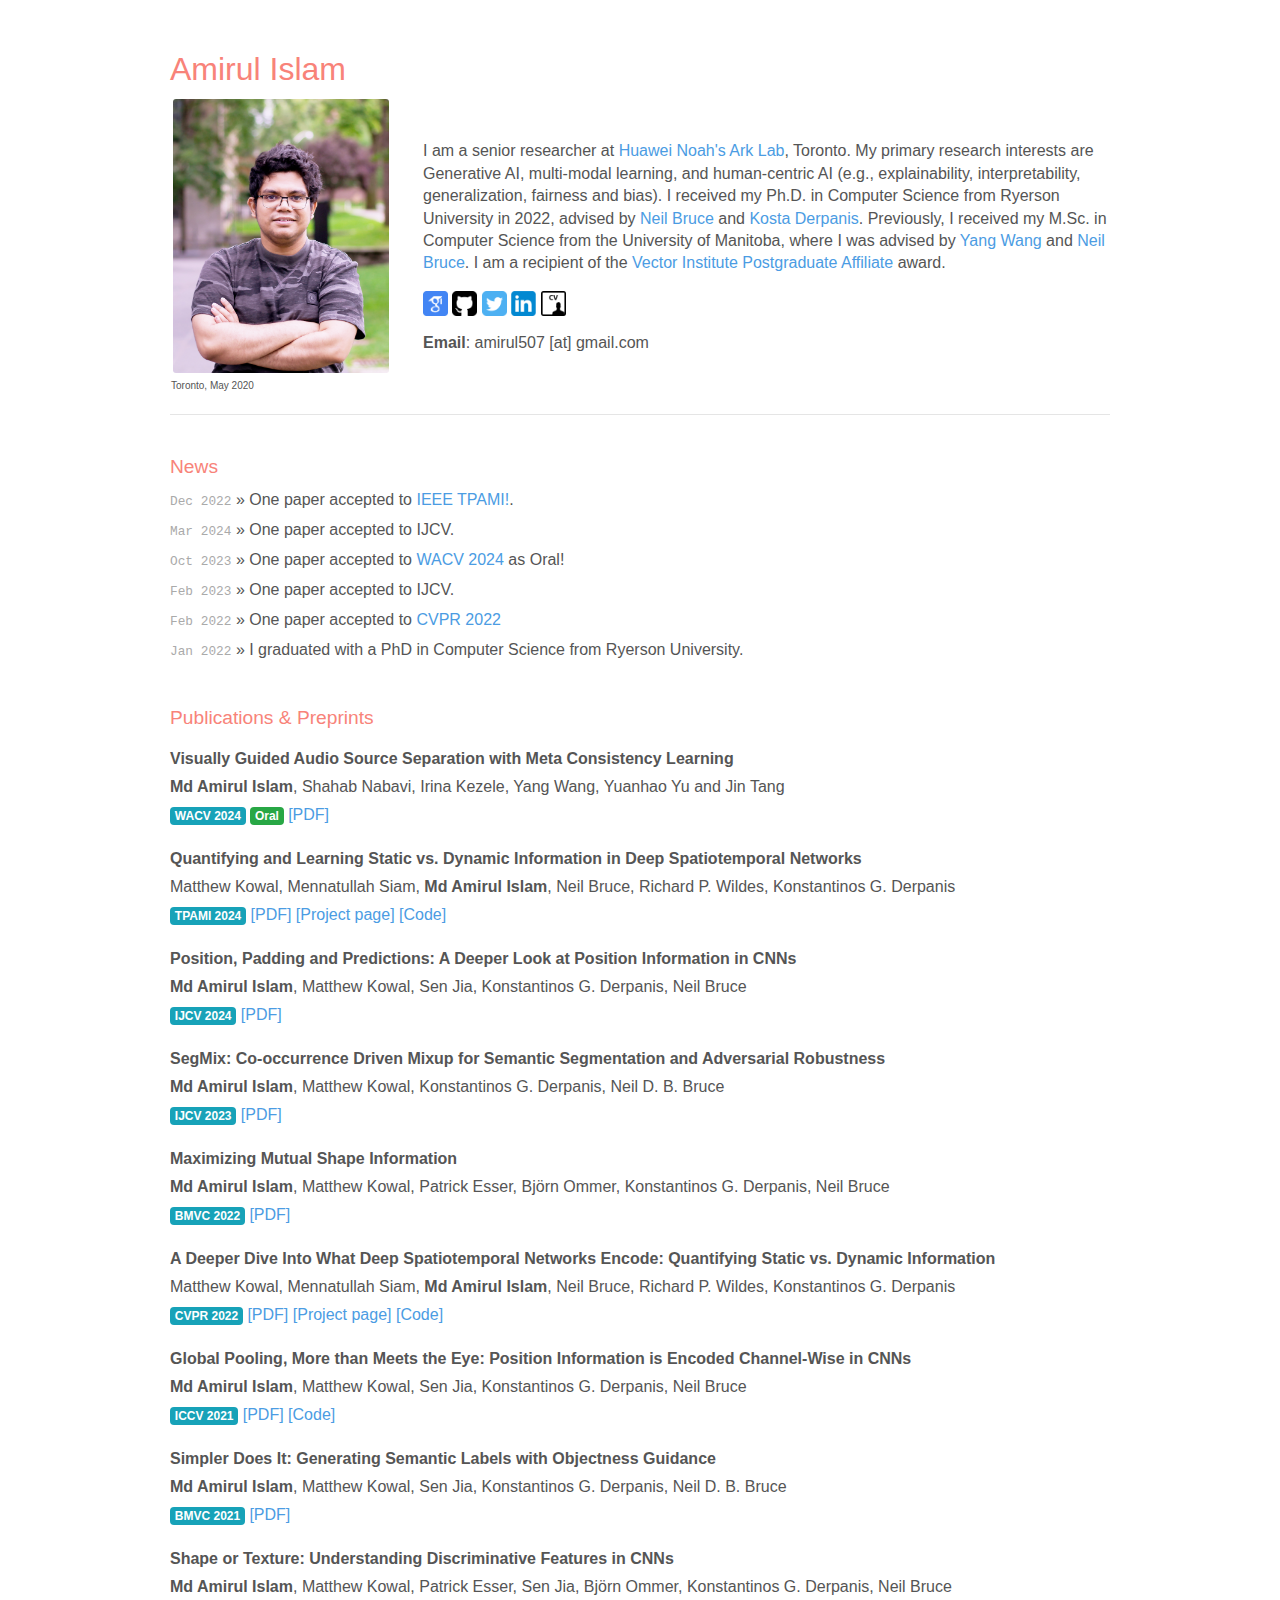
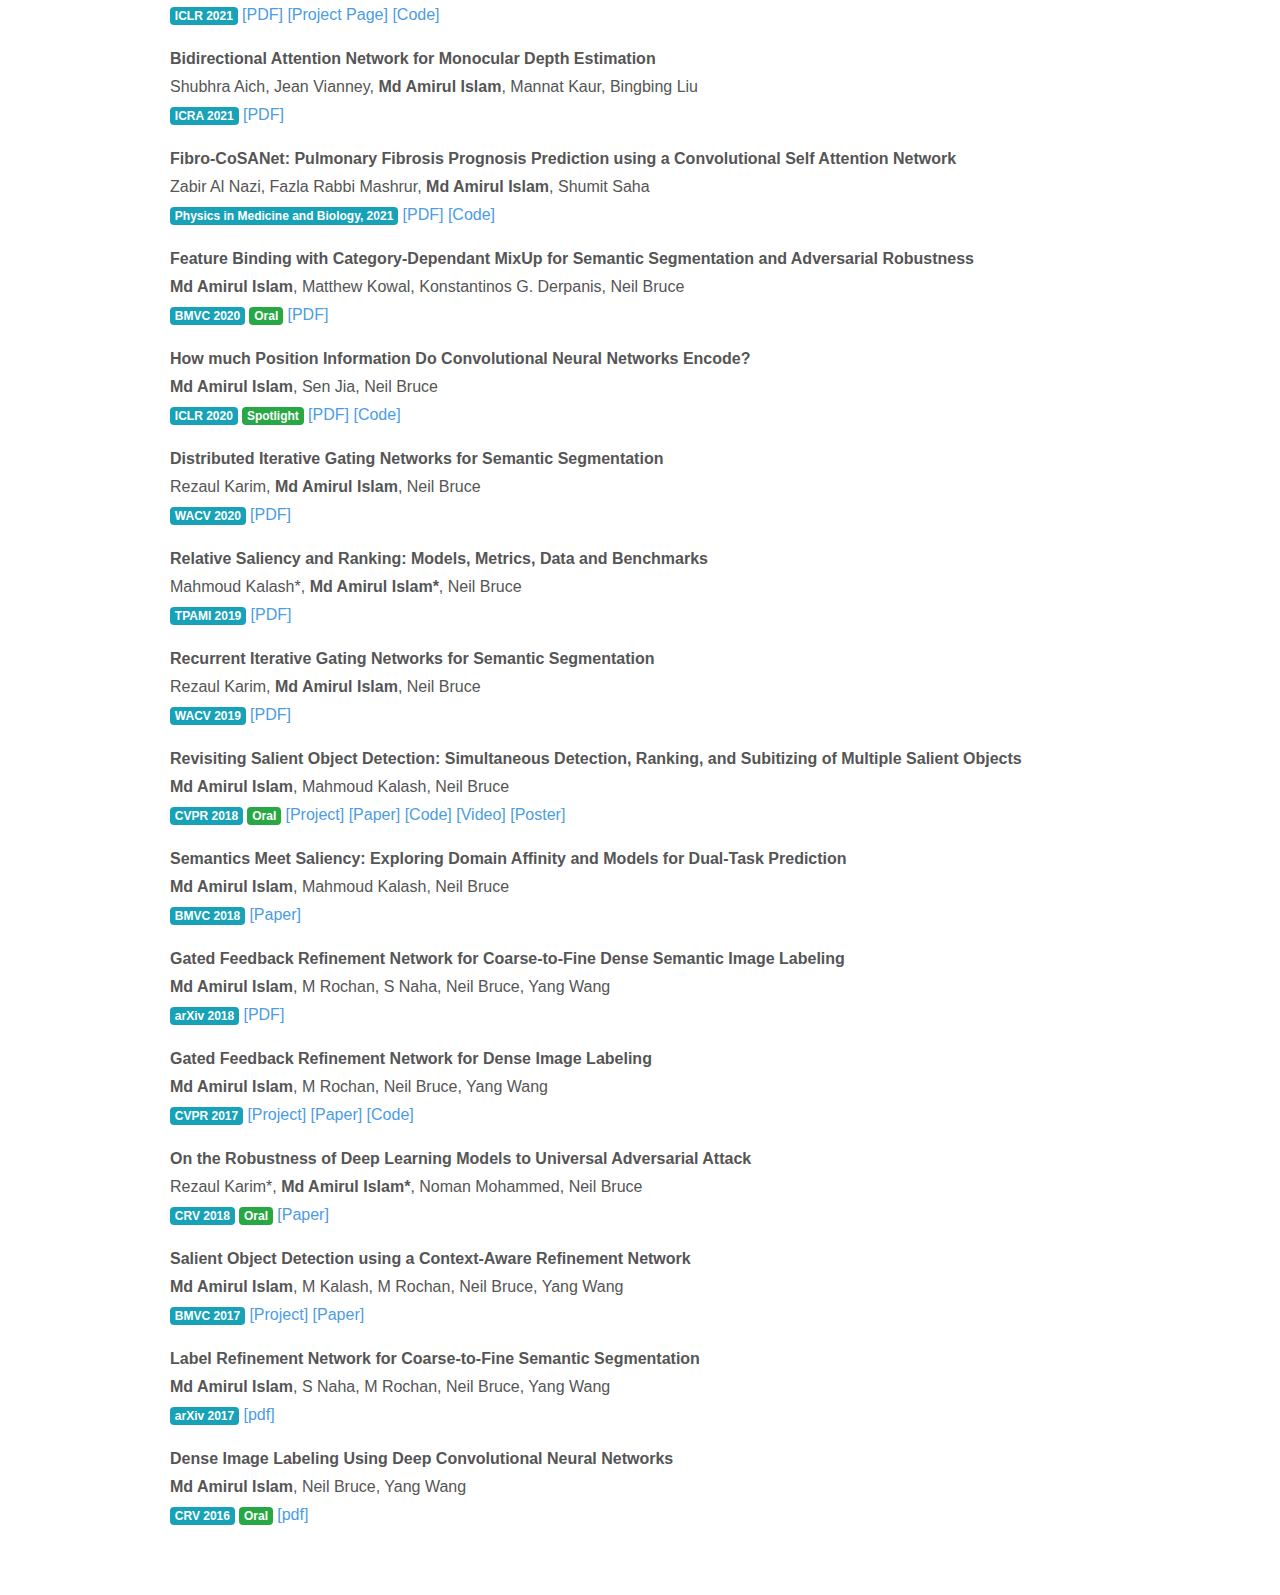
==== commit 343f467e: "Update" ====
--- a/index.html
+++ b/index.html
@@ -75,14 +75,14 @@
   <div class="news">
     <h2>News</h2>
     <ul>  
+    	<li><span>Dec 2022</span> &raquo; One paper accepted to <a class="paper" href="https://ieeexplore.ieee.org/xpl/RecentIssue.jsp?punumber=34">IEEE TPAMI!</a>.</li>
        <li><span>Mar 2024</span> &raquo; One paper accepted to IJCV.</li>
       <li><span>Oct 2023</span> &raquo; One paper accepted to <a class="paper" href="">WACV 2024</a> as Oral!</li>
 
       
      
       <li><span>Feb 2023</span> &raquo; One paper accepted to IJCV.</li>
-      <li><span>Dec 2022</span> &raquo; One paper submitted to <a class="paper" href="https://ieeexplore.ieee.org/xpl/RecentIssue.jsp?punumber=34">IEEE TPAMI!</a>.</li>
-      <li><span>Jun 2022</span> &raquo; One paper accepted to <a class="paper" href="https://bmvc2022.org/">BMVC 2022!</a></li>
+      
 
       <li><span>Feb 2022</span> &raquo; One paper accepted to <a class="paper" href="https://cvpr2022.thecvf.com/">CVPR 2022</a></li>
       
@@ -124,53 +124,7 @@
       </div>
           </div>    
 
-       <!--position-ijcv-->
-    <div class="row my-3">
-      <div class="col-lg-12 my-auto">
-        <div class="paper-text">
-          <div class="paper-title">
-            Position, Padding and Predictions: A Deeper Look at Position Information in CNNs
-          </div>
-          <div class="paper-authors">
-            <b>Md Amirul Islam</b>,
-                      Matthew Kowal,
-                      Sen Jia,
-                      Konstantinos G. Derpanis,
-                      Neil Bruce          
-          </div>
-
-          <div class="paper-meta">
-            <span class="badge badge-info">IJCV 2024</span>
-            <a target="_blank" href="https://arxiv.org/abs/2101.12322">[PDF]</a>
-          </div>
-        </div>
-      </div>
-    </div>
-
-    <!--segmix-->
-    <div class="row my-3">
-      <div class="col-lg-12 my-auto">
-        <div class="paper-text">
-          <div class="paper-title">
-            SegMix: Co-occurrence Driven Mixup for Semantic Segmentation and Adversarial Robustness
-          </div>
-          <div class="paper-authors">
-            <b>Md Amirul Islam</b>,
-                      Matthew Kowal,
-                      Konstantinos G. Derpanis,
-                      Neil D. B. Bruce 
-          </div>
-
-          <div class="paper-meta">
-            <span class="badge badge-info">IJCV 2023</span>
-            <a target="_blank" href="./papers/ijcv2023.pdf">[PDF]</a>
-                     
-          </div>
-        </div>
-      </div>
-    </div>     
-
-    <!--staticvsdynamic-->
+     <!--staticvsdynamic-->
     <div class="row my-3">
       <div class="col-lg-12 my-auto">
         <div class="paper-text">
@@ -187,7 +141,7 @@
           </div>
 
           <div class="paper-meta">
-            <span class="badge badge-info">arXiv 2023</span>
+            <span class="badge badge-info">TPAMI 2024</span>
             <a target="_blank" href="https://arxiv.org/pdf/2211.01783.pdf">[PDF]</a>
             <a href="https://yorkucvil.github.io/Static-Dynamic-Interpretability/" target="_blank"> [Project page]</a>
             <a target="_blank" href="https://github.com/YorkUCVIL/Static-Dynamic-Interpretability/">[Code]</a>
@@ -195,6 +149,54 @@
         </div>
       </div>
     </div>   
+
+       <!--position-ijcv-->
+    <div class="row my-3">
+      <div class="col-lg-12 my-auto">
+        <div class="paper-text">
+          <div class="paper-title">
+            Position, Padding and Predictions: A Deeper Look at Position Information in CNNs
+          </div>
+          <div class="paper-authors">
+            <b>Md Amirul Islam</b>,
+                      Matthew Kowal,
+                      Sen Jia,
+                      Konstantinos G. Derpanis,
+                      Neil Bruce          
+          </div>
+
+          <div class="paper-meta">
+            <span class="badge badge-info">IJCV 2024</span>
+            <a target="_blank" href="https://arxiv.org/abs/2101.12322">[PDF]</a>
+          </div>
+        </div>
+      </div>
+    </div>
+
+    <!--segmix-->
+    <div class="row my-3">
+      <div class="col-lg-12 my-auto">
+        <div class="paper-text">
+          <div class="paper-title">
+            SegMix: Co-occurrence Driven Mixup for Semantic Segmentation and Adversarial Robustness
+          </div>
+          <div class="paper-authors">
+            <b>Md Amirul Islam</b>,
+                      Matthew Kowal,
+                      Konstantinos G. Derpanis,
+                      Neil D. B. Bruce 
+          </div>
+
+          <div class="paper-meta">
+            <span class="badge badge-info">IJCV 2023</span>
+            <a target="_blank" href="./papers/ijcv2023.pdf">[PDF]</a>
+                     
+          </div>
+        </div>
+      </div>
+    </div>     
+
+   
 
 
     <!--mutualshape-->
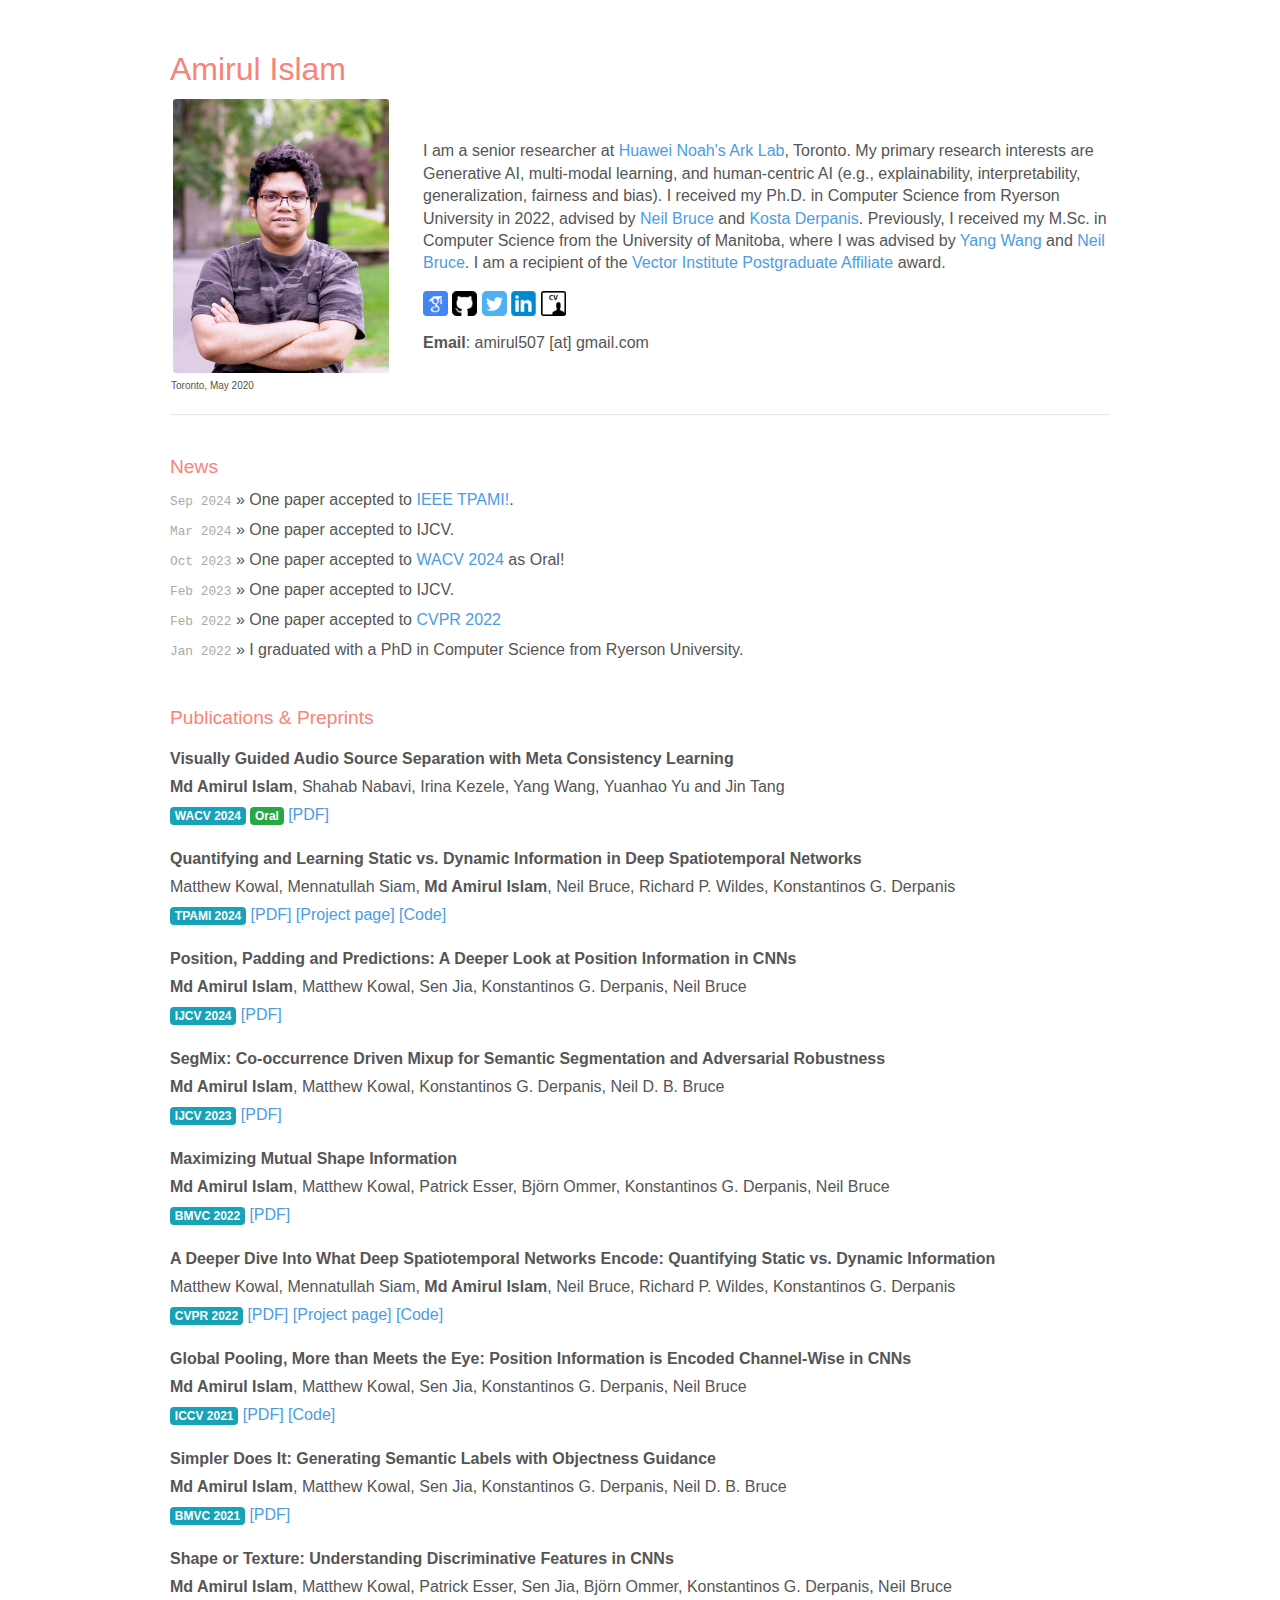
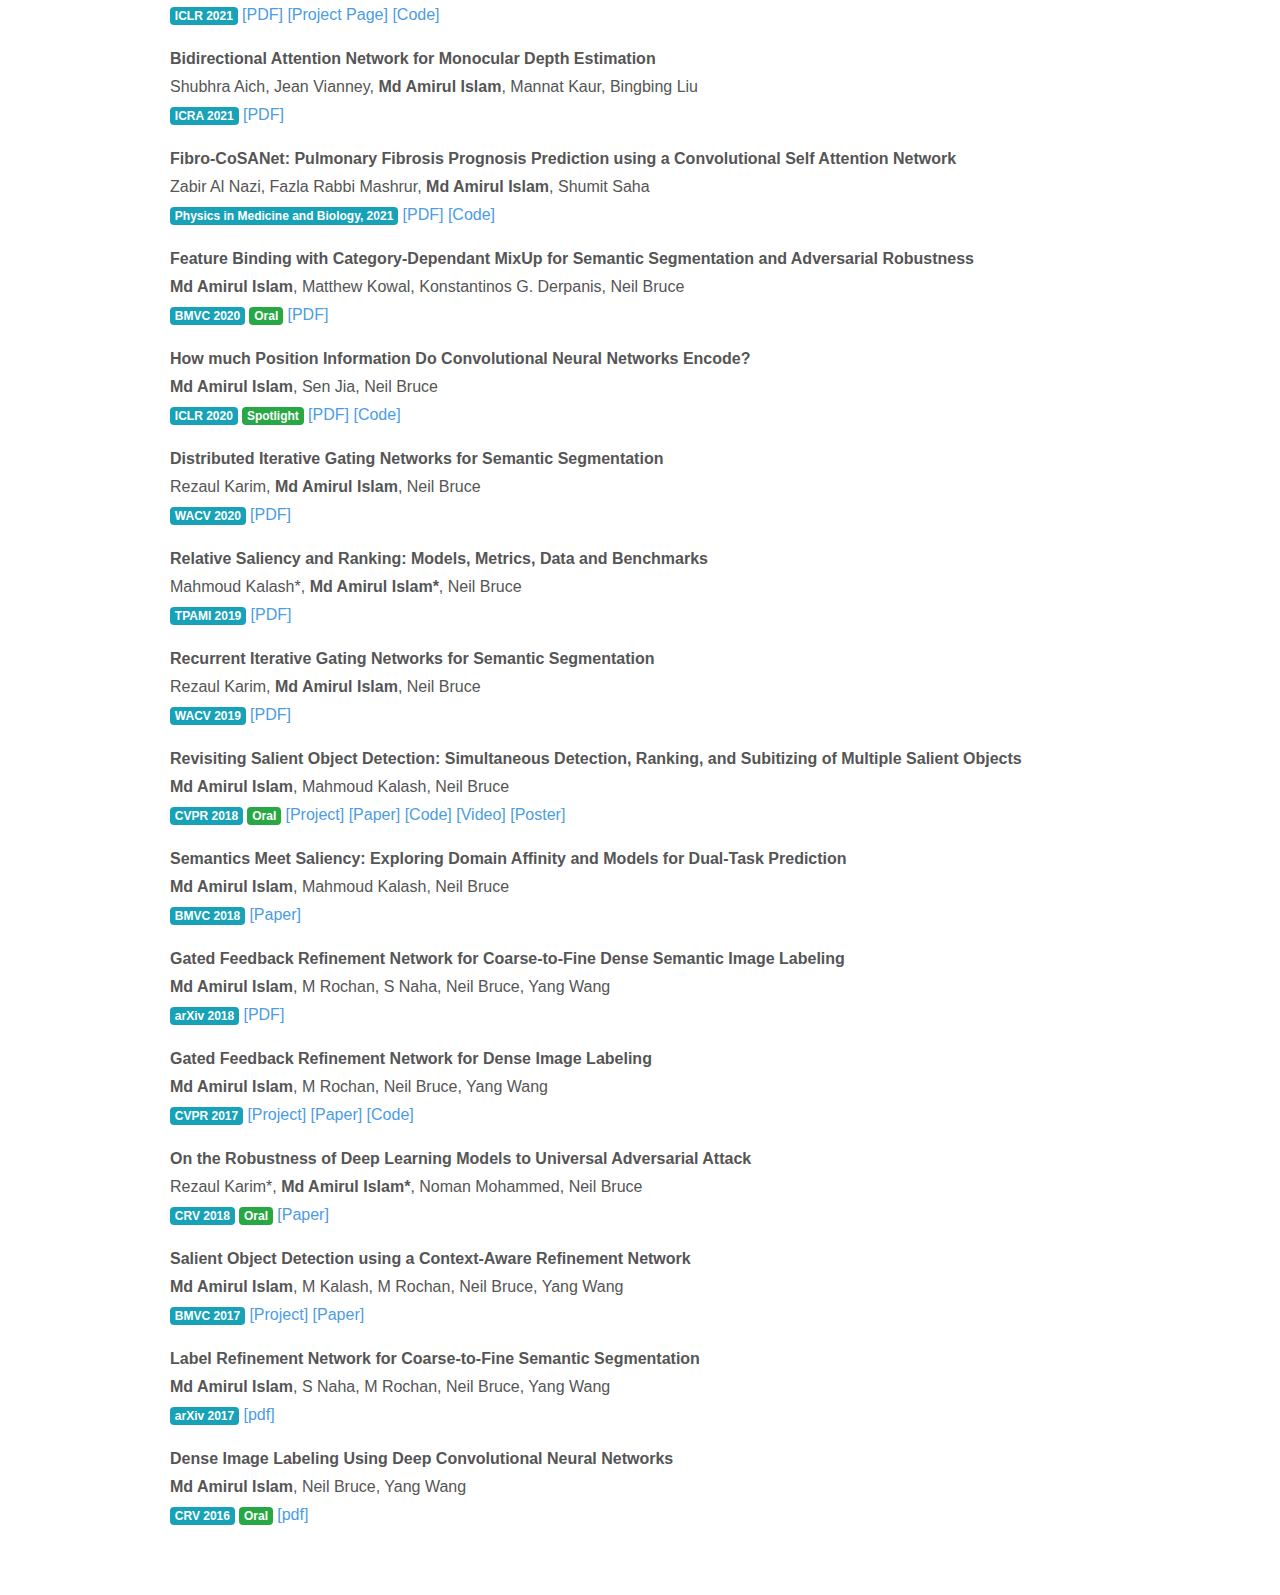
==== commit 53267c11: "Update" ====
--- a/index.html
+++ b/index.html
@@ -75,7 +75,7 @@
   <div class="news">
     <h2>News</h2>
     <ul>  
-    	<li><span>Dec 2022</span> &raquo; One paper accepted to <a class="paper" href="https://ieeexplore.ieee.org/xpl/RecentIssue.jsp?punumber=34">IEEE TPAMI!</a>.</li>
+    	<li><span>Sep 2024</span> &raquo; One paper accepted to <a class="paper" href="https://ieeexplore.ieee.org/xpl/RecentIssue.jsp?punumber=34">IEEE TPAMI!</a>.</li>
        <li><span>Mar 2024</span> &raquo; One paper accepted to IJCV.</li>
       <li><span>Oct 2023</span> &raquo; One paper accepted to <a class="paper" href="">WACV 2024</a> as Oral!</li>
 
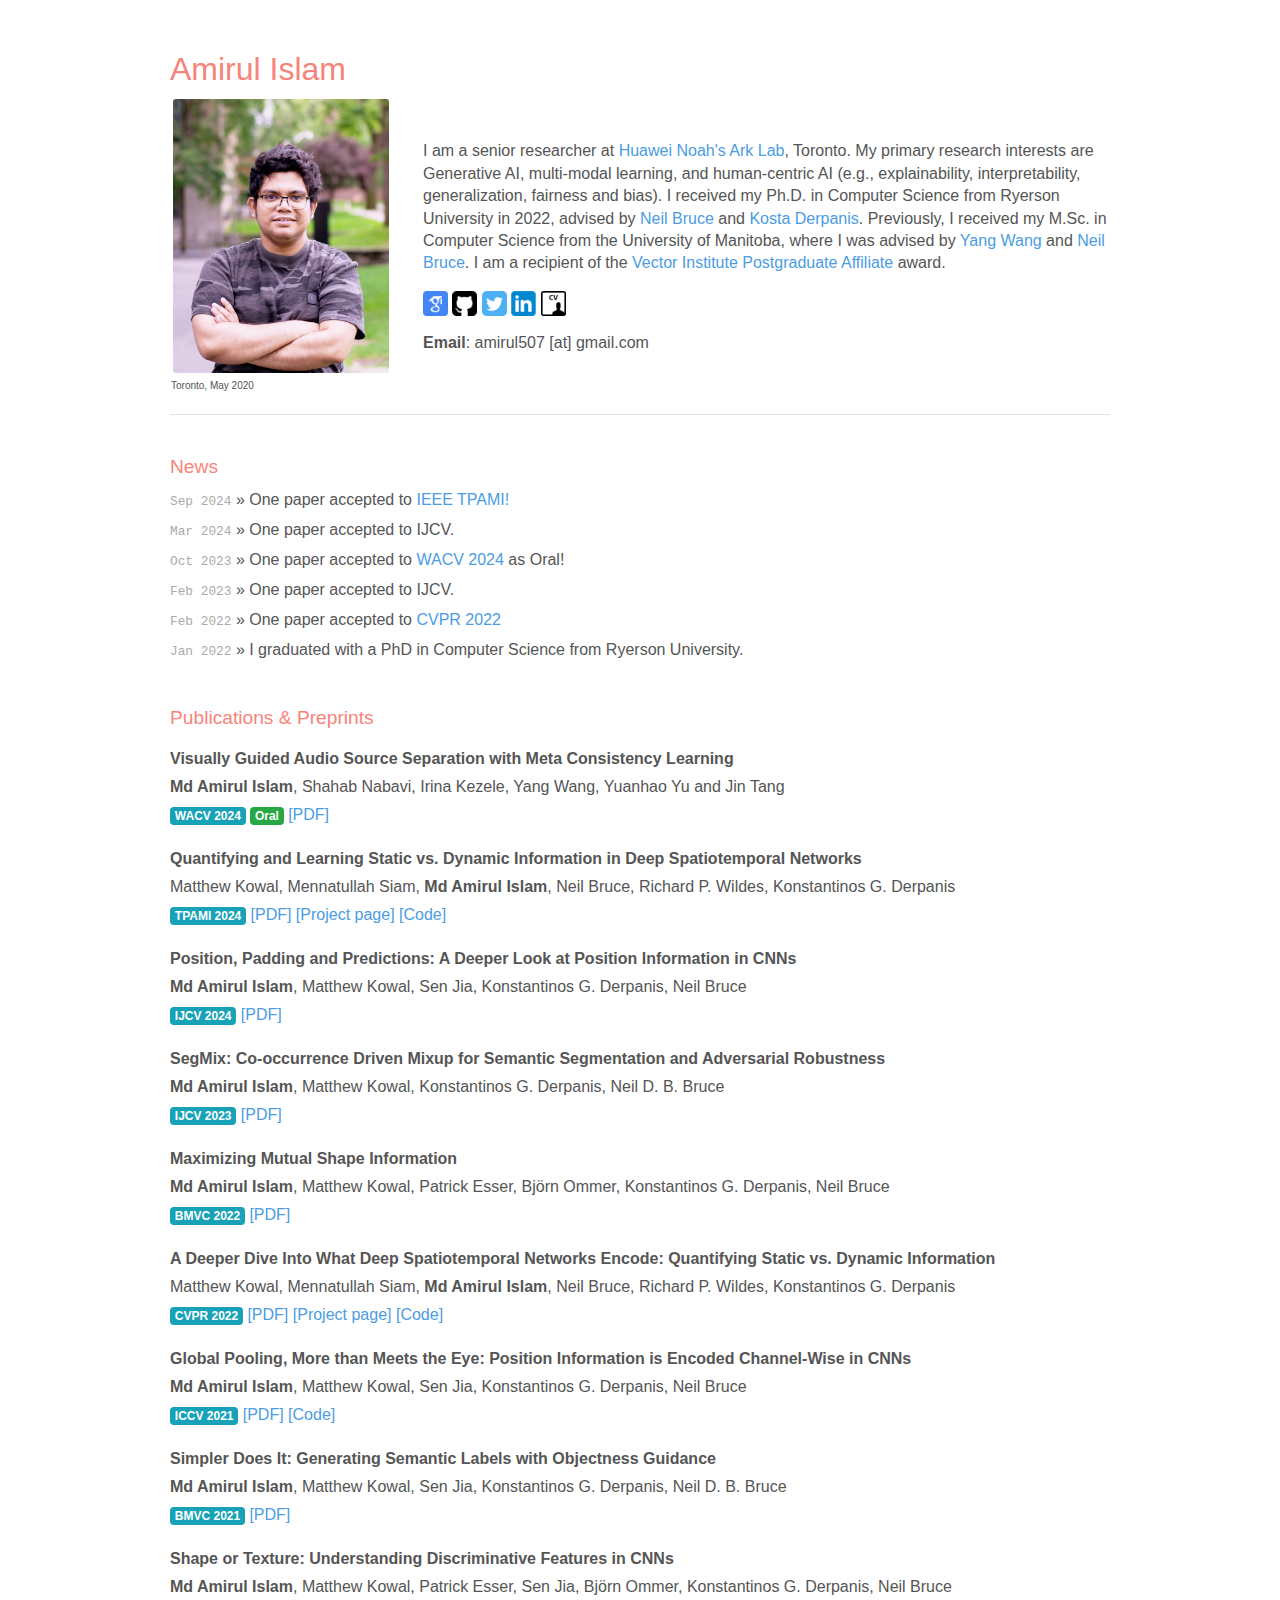
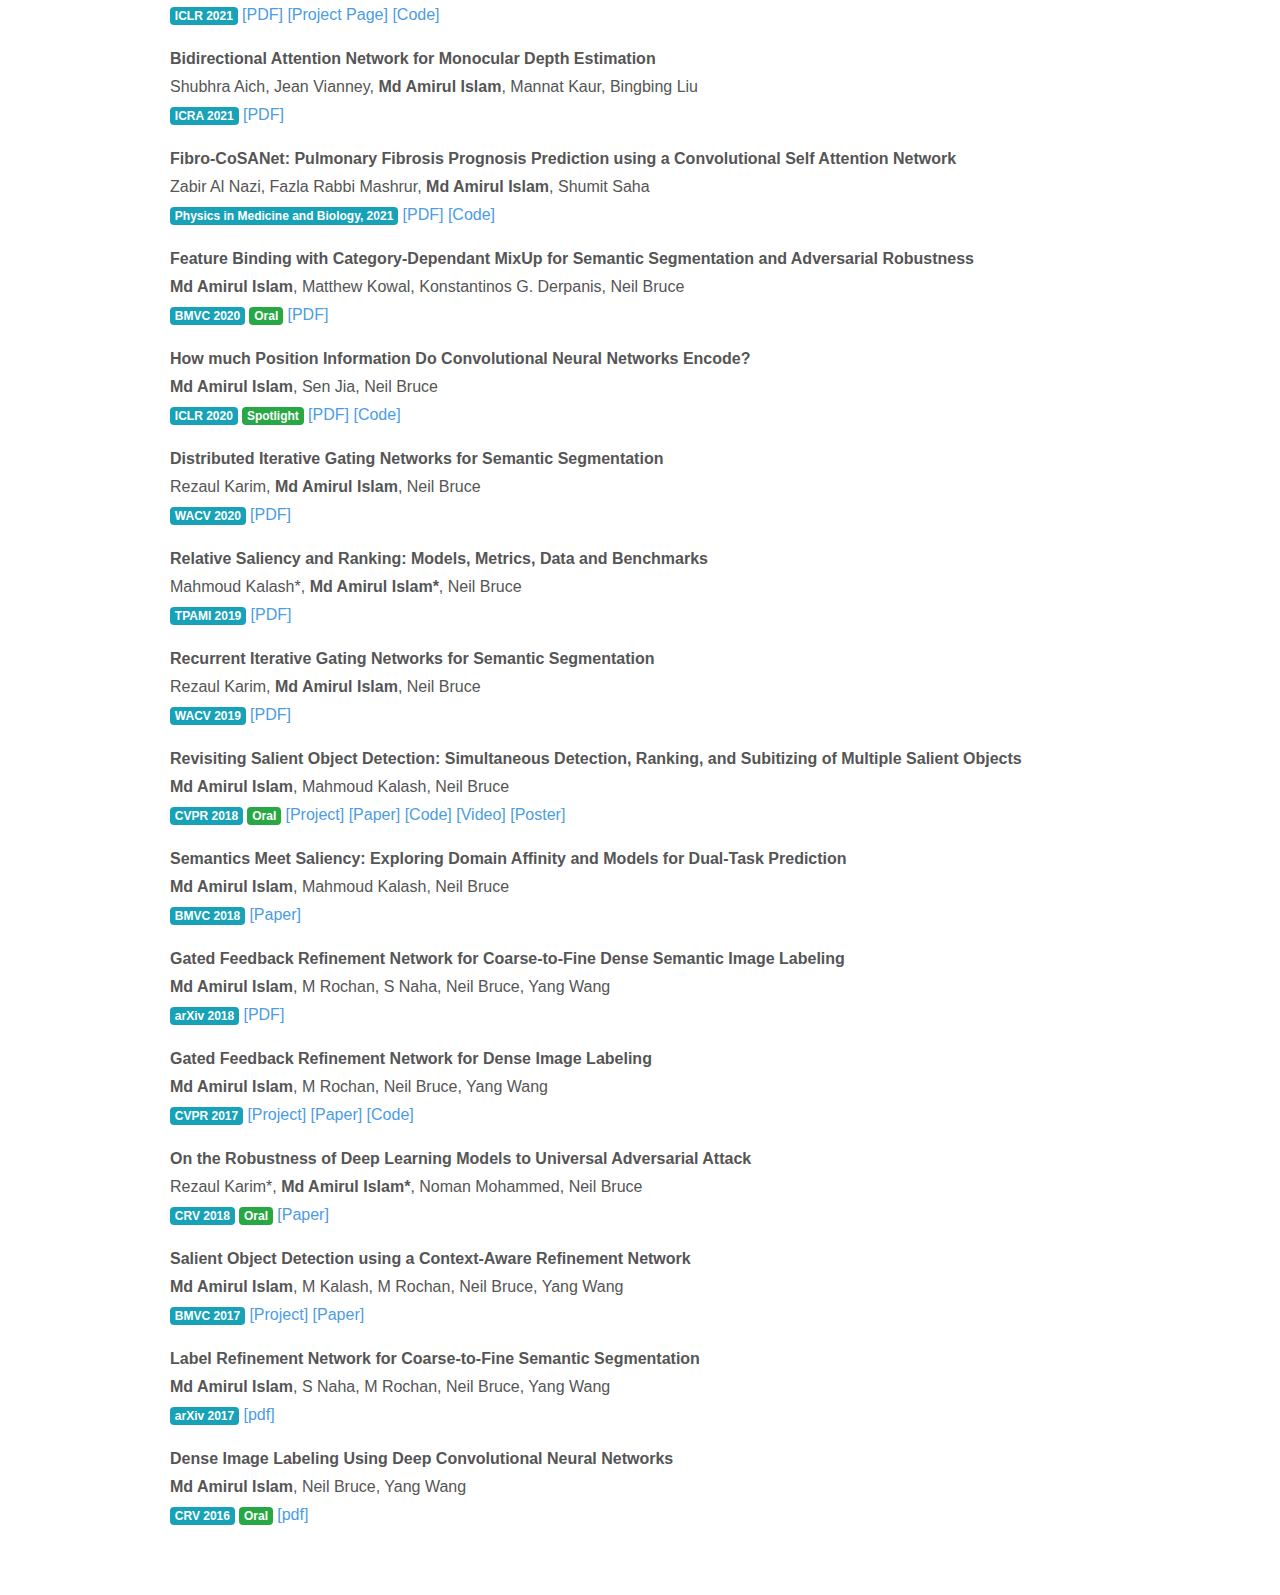
==== commit bf889c45: "update" ====
--- a/index.html
+++ b/index.html
@@ -75,7 +75,7 @@
   <div class="news">
     <h2>News</h2>
     <ul>  
-    	<li><span>Sep 2024</span> &raquo; One paper accepted to <a class="paper" href="https://ieeexplore.ieee.org/xpl/RecentIssue.jsp?punumber=34">IEEE TPAMI!</a>.</li>
+    	<li><span>Sep 2024</span> &raquo; One paper accepted to <a class="paper" href="https://ieeexplore.ieee.org/xpl/RecentIssue.jsp?punumber=34">IEEE TPAMI!</a></li>
        <li><span>Mar 2024</span> &raquo; One paper accepted to IJCV.</li>
       <li><span>Oct 2023</span> &raquo; One paper accepted to <a class="paper" href="">WACV 2024</a> as Oral!</li>
 
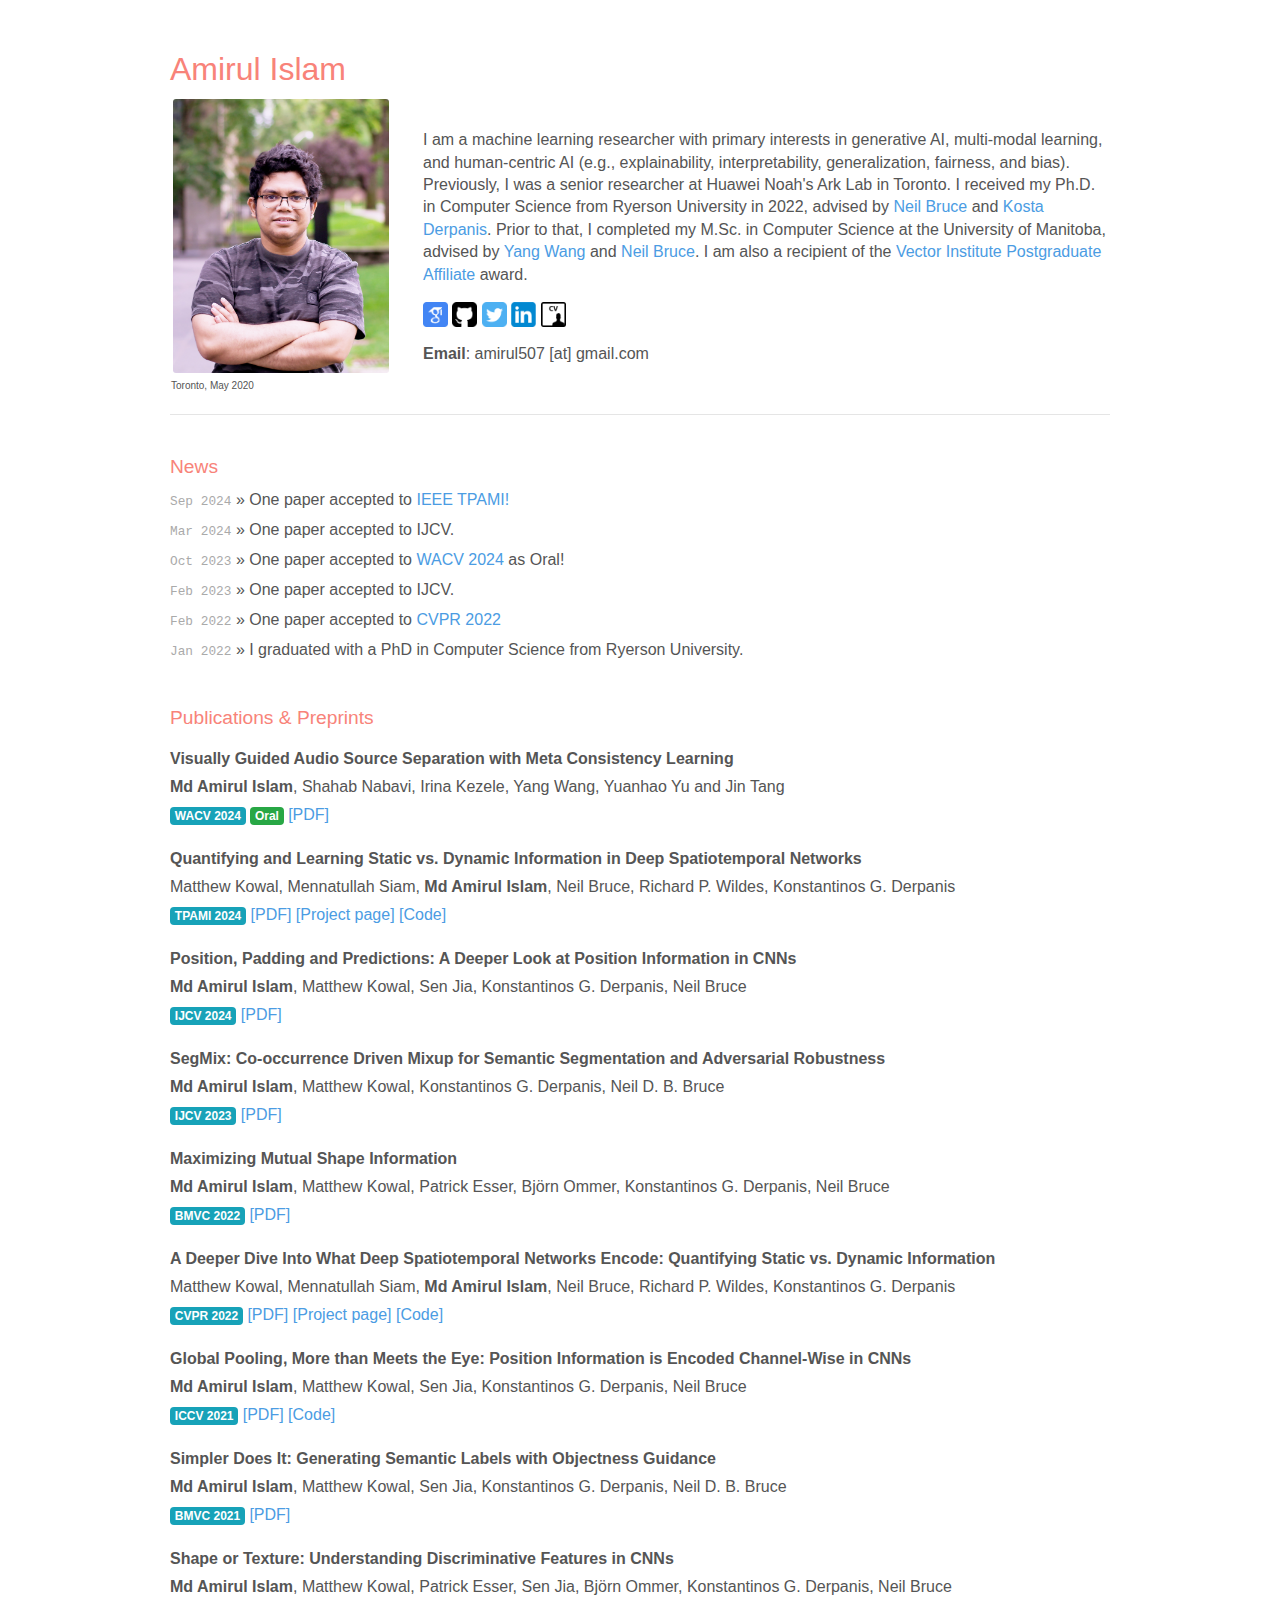
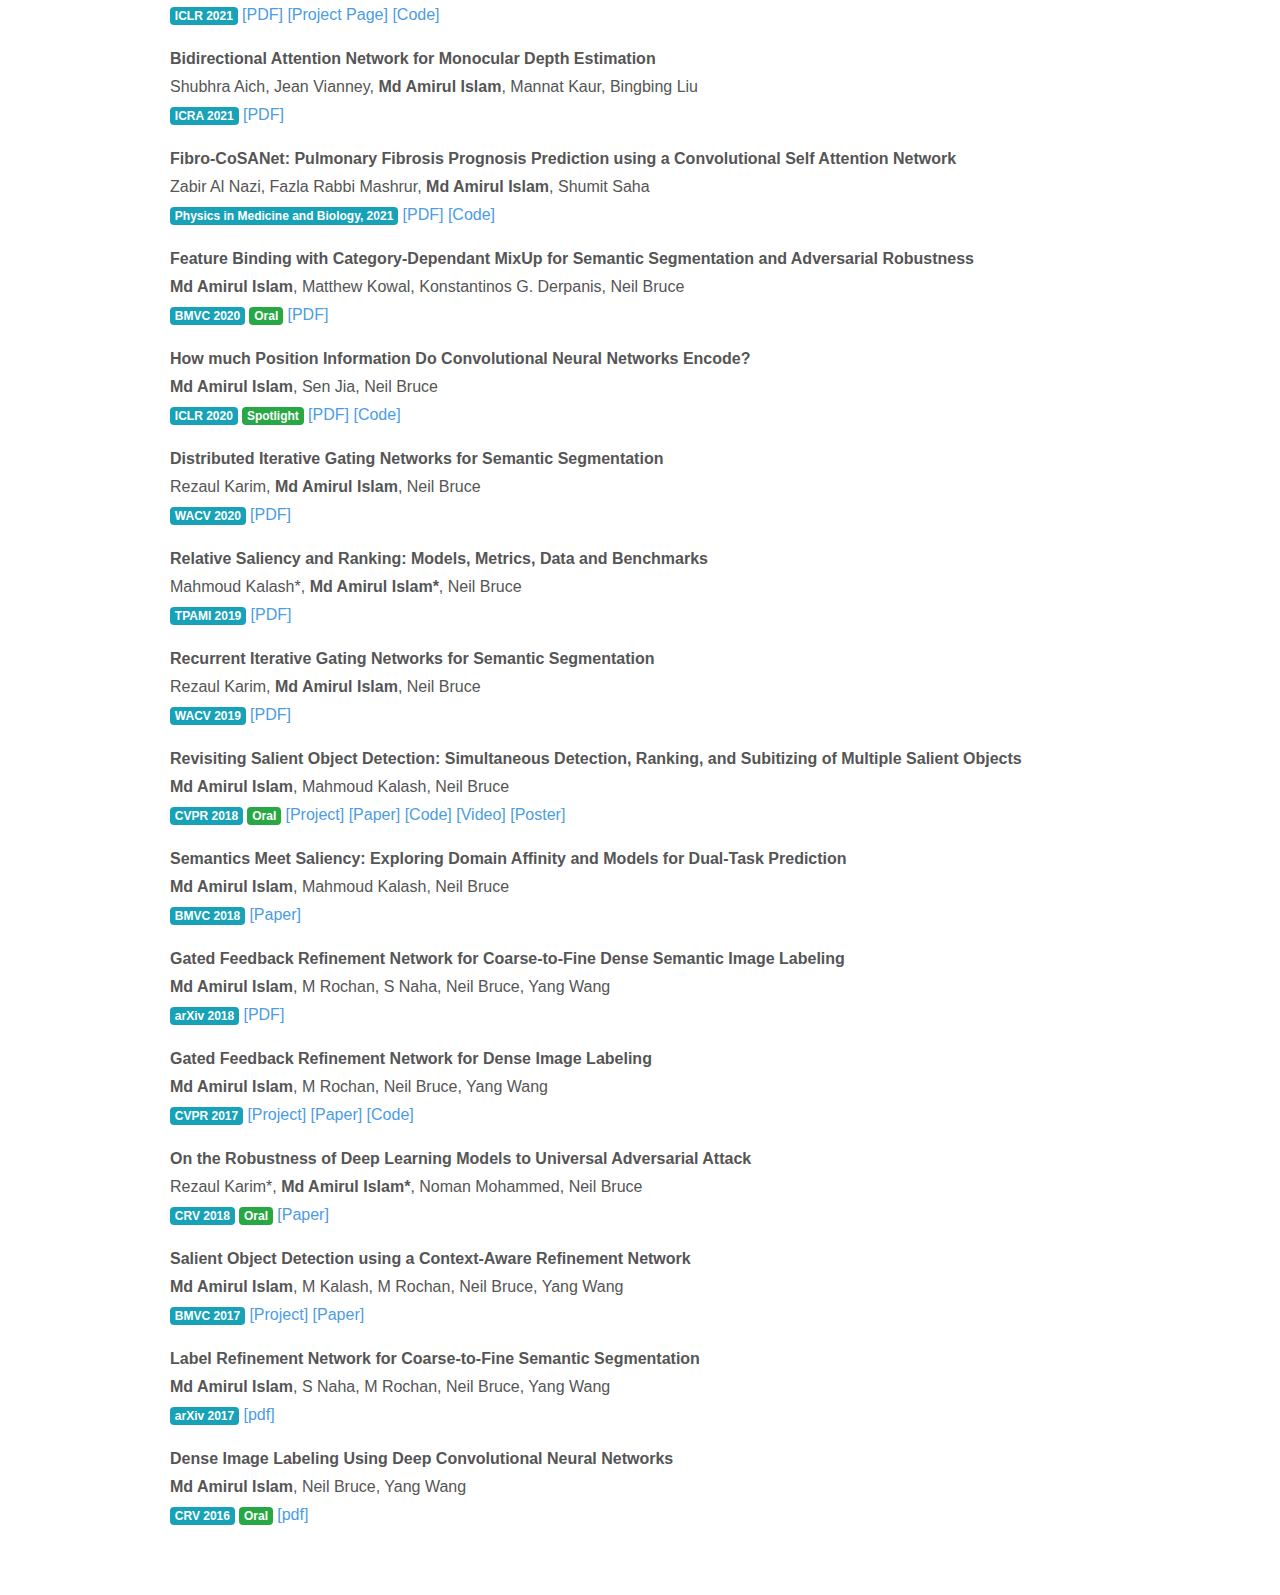
==== commit bb799043: "update short bio" ====
--- a/index.html
+++ b/index.html
@@ -43,13 +43,12 @@
           <p style="font-size: x-small">Toronto, May 2020</p>
         </td>
         <td align="left">
-          <p>I am a senior researcher at <a href="http://dev3.noahlab.com.hk/">Huawei Noah's Ark Lab</a>, Toronto. 
-            My primary research interests are Generative AI, multi-modal learning, and human-centric AI (e.g., explainability, interpretability, generalization, fairness and bias).
+          <p>I am a machine learning researcher with primary interests in generative AI, multi-modal learning, and human-centric AI (e.g., explainability, interpretability, generalization, fairness, and bias). Previously, I was a senior researcher at Huawei Noah's Ark Lab in Toronto.
             I received my Ph.D. in Computer Science from Ryerson University in 2022, 
             advised by <a target="_blank" href="http://socs.uoguelph.ca/~brucen/">Neil Bruce</a>
             and <a target="_blank" href="https://csprofkgd.github.io/">Kosta Derpanis</a>.
-            Previously, I received my M.Sc. in Computer Science from the University of Manitoba, where I was advised by <a target="_blank" href="http://www.cs.umanitoba.ca/~ywang/">Yang Wang</a> and <a target="_blank" href="http://socs.uoguelph.ca/~brucen/" target="_blank">Neil Bruce</a>.
-            I am a recipient of the <a href="https://vectorinstitute.ai/vector-welcomes-new-researchers-to-postgraduate-affiliate-program/">Vector Institute Postgraduate Affiliate</a> award.
+            Prior to that, I completed my M.Sc. in Computer Science at the University of Manitoba, advised by <a target="_blank" href="http://www.cs.umanitoba.ca/~ywang/">Yang Wang</a> and <a target="_blank" href="http://socs.uoguelph.ca/~brucen/" target="_blank">Neil Bruce</a>.
+            I am also a recipient of the <a href="https://vectorinstitute.ai/vector-welcomes-new-researchers-to-postgraduate-affiliate-program/">Vector Institute Postgraduate Affiliate</a> award.
           </p>
 
           <p>
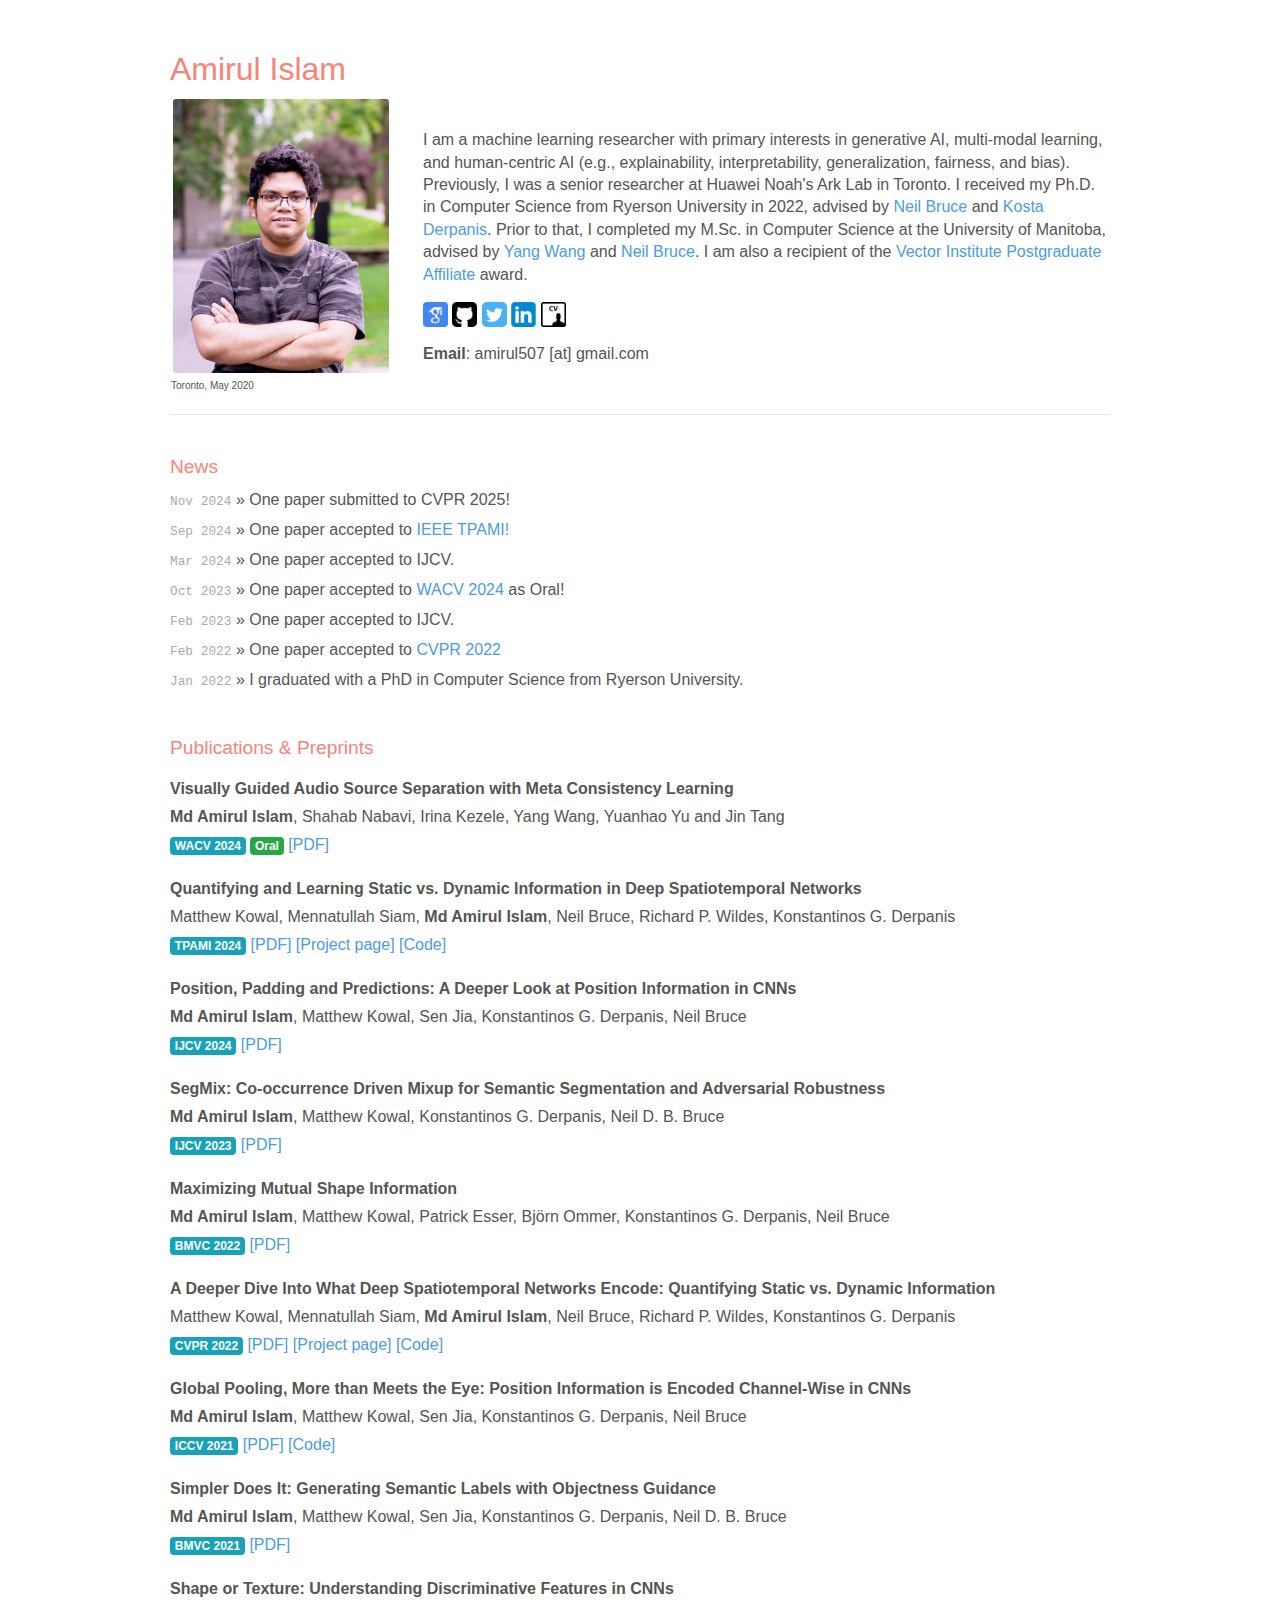
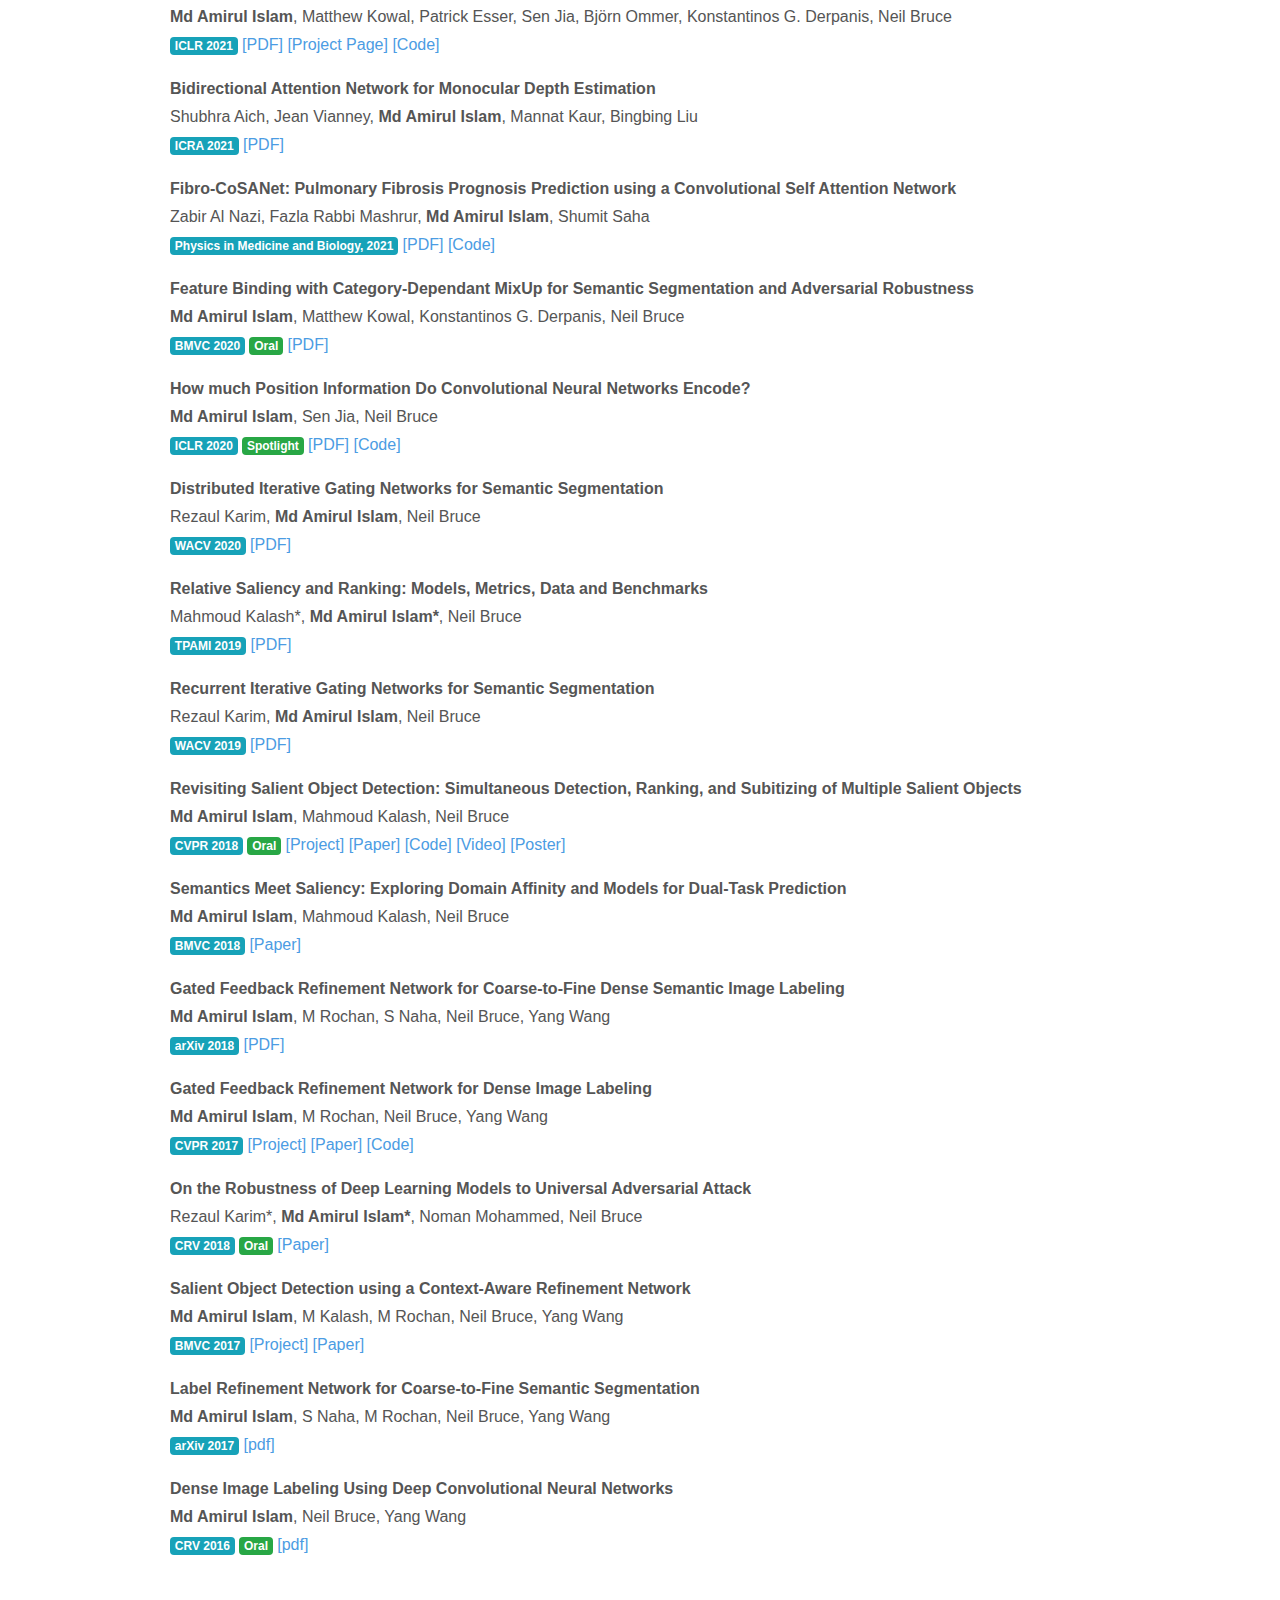
==== commit 0ab85bbc: "updated news" ====
--- a/index.html
+++ b/index.html
@@ -74,6 +74,7 @@
   <div class="news">
     <h2>News</h2>
     <ul>  
+    	<li><span>Nov 2024</span> &raquo; One paper submitted to CVPR 2025!</li>
     	<li><span>Sep 2024</span> &raquo; One paper accepted to <a class="paper" href="https://ieeexplore.ieee.org/xpl/RecentIssue.jsp?punumber=34">IEEE TPAMI!</a></li>
        <li><span>Mar 2024</span> &raquo; One paper accepted to IJCV.</li>
       <li><span>Oct 2023</span> &raquo; One paper accepted to <a class="paper" href="">WACV 2024</a> as Oral!</li>
